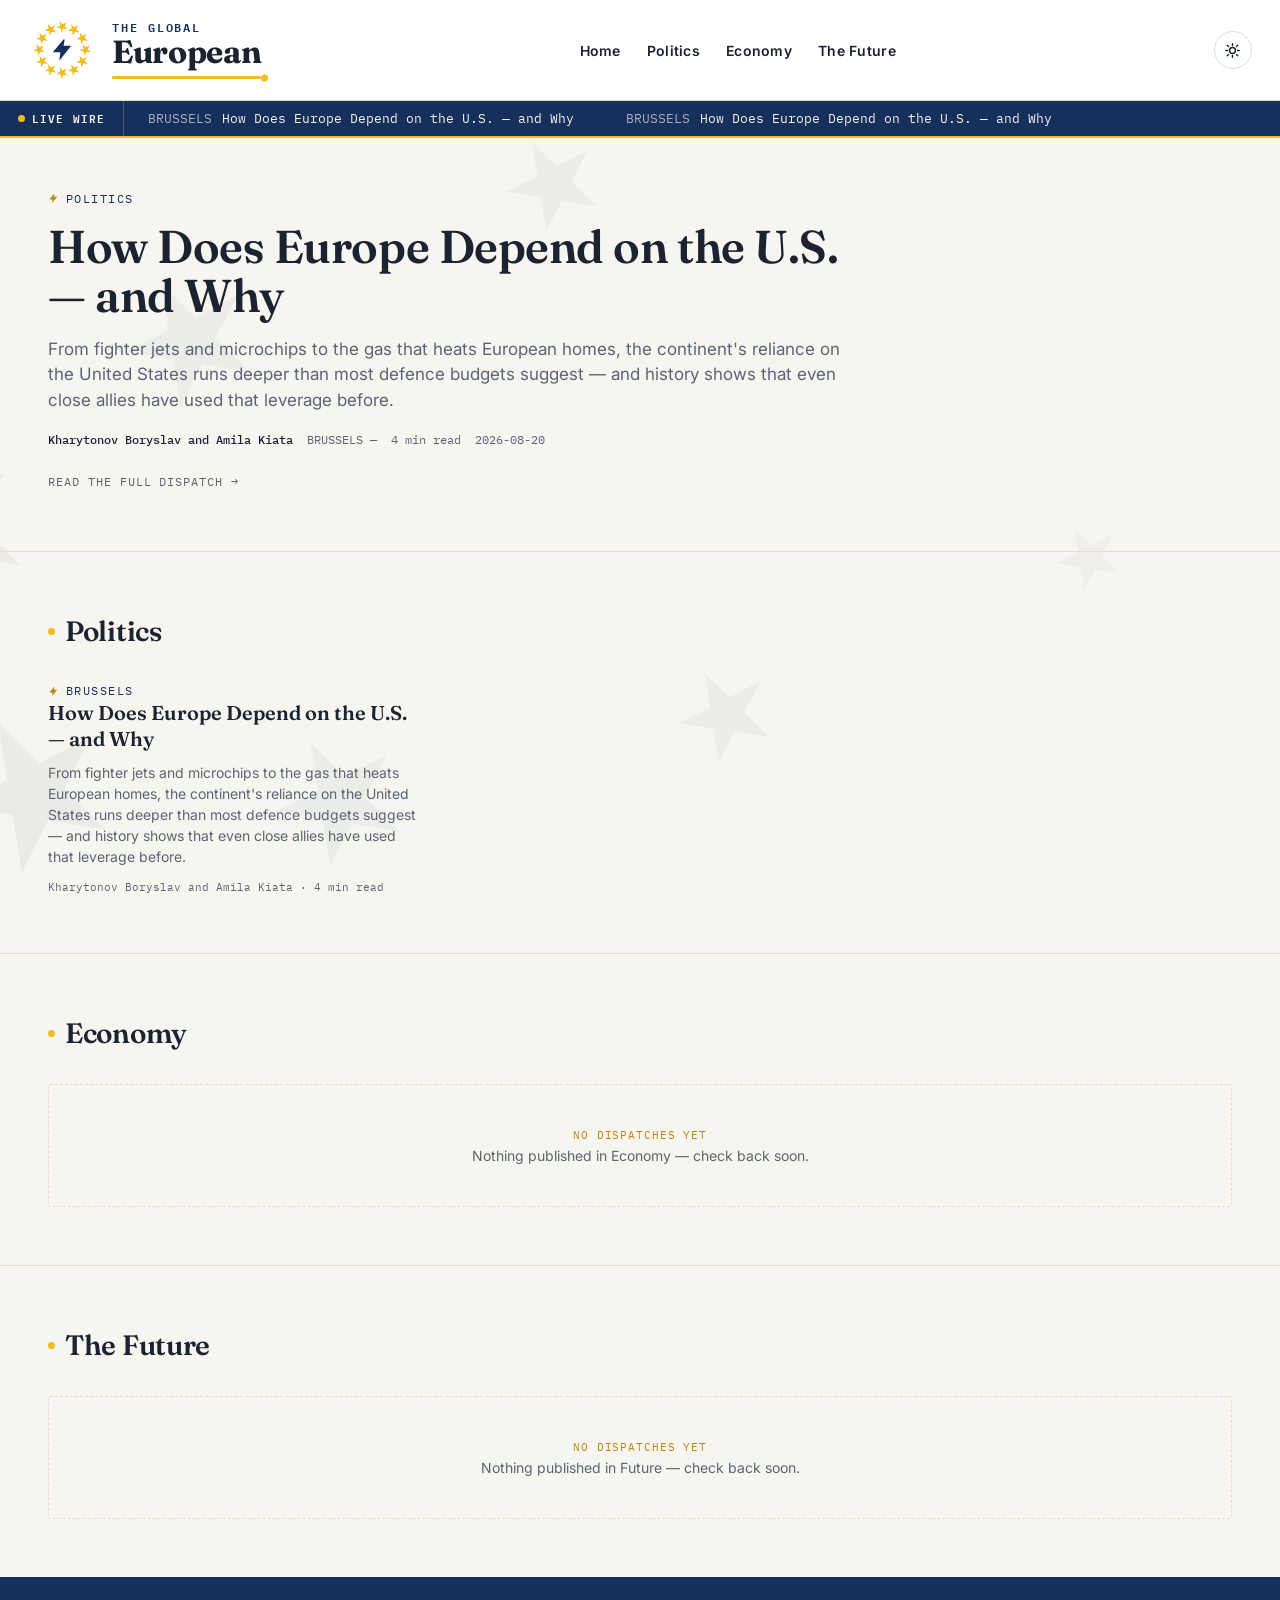
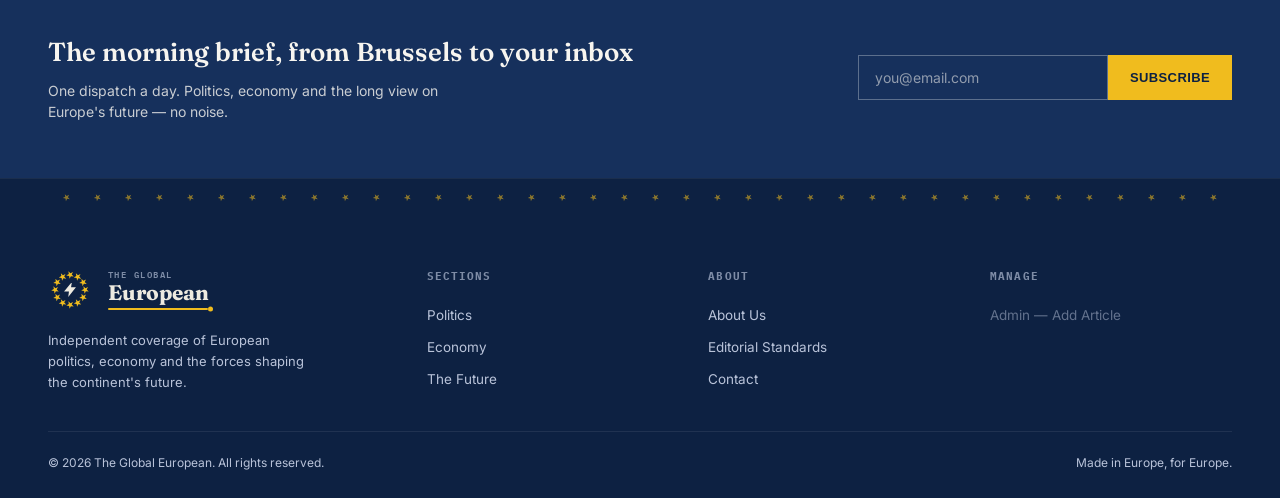
==== index.html @ 0407b946 "Initial commit: The Global European site Static news site with homepage, article pages, an in-browse" ====
<!DOCTYPE html>
<html lang="en" data-theme="light">
<head>
<meta charset="UTF-8">
<meta name="viewport" content="width=device-width, initial-scale=1.0">
<title>The Global European — Europe, Politics, Economy, Future</title>
<link rel="preconnect" href="https://fonts.googleapis.com">
<link rel="preconnect" href="https://fonts.gstatic.com" crossorigin>
<link href="https://fonts.googleapis.com/css2?family=Fraunces:ital,opsz,wght@0,9..144,300;0,9..144,450;0,9..144,600;0,9..144,700;1,9..144,450&family=Inter:wght@400;500;600;700&family=IBM+Plex+Mono:wght@400;500&display=swap" rel="stylesheet">
<link rel="stylesheet" href="styles.css">
</head>
<body>

<svg width="0" height="0" style="position:absolute;" aria-hidden="true"><symbol id="tge-star" viewBox="0 0 24 24"><polygon points="19.07,4.93 15.77,11.40 20.91,16.54 13.73,15.40 10.44,21.88 9.30,14.70 2.12,13.56 8.60,10.27 7.46,3.09 12.60,8.23"/></symbol></svg>

<svg class="page-watermark" viewBox="0 0 400 200" preserveAspectRatio="xMidYMid slice" aria-hidden="true"><use href="#tge-star" width="24" height="24" opacity="0.73" transform="translate(180.8,41.0) scale(1.069) translate(-12,-12)"/><use href="#tge-star" width="24" height="24" opacity="0.62" transform="translate(266.6,21.9) scale(0.731) translate(-12,-12)"/><use href="#tge-star" width="24" height="24" opacity="0.56" transform="translate(334.6,23.7) scale(0.542) translate(-12,-12)"/><use href="#tge-star" width="24" height="24" opacity="0.55" transform="translate(366.4,45.9) scale(0.500) translate(-12,-12)"/><use href="#tge-star" width="24" height="24" opacity="0.56" transform="translate(353.7,82.6) scale(0.542) translate(-12,-12)"/><use href="#tge-star" width="24" height="24" opacity="0.62" transform="translate(299.8,124.0) scale(0.731) translate(-12,-12)"/><use href="#tge-star" width="24" height="24" opacity="0.73" transform="translate(219.2,159.0) scale(1.069) translate(-12,-12)"/><use href="#tge-star" width="24" height="24" opacity="0.86" transform="translate(133.4,178.1) scale(1.463) translate(-12,-12)"/><use href="#tge-star" width="24" height="24" opacity="0.96" transform="translate(65.4,176.3) scale(1.779) translate(-12,-12)"/><use href="#tge-star" width="24" height="24" opacity="1.00" transform="translate(33.6,154.1) scale(1.900) translate(-12,-12)"/><use href="#tge-star" width="24" height="24" opacity="0.96" transform="translate(46.3,117.4) scale(1.779) translate(-12,-12)"/><use href="#tge-star" width="24" height="24" opacity="0.86" transform="translate(100.2,76.0) scale(1.463) translate(-12,-12)"/></svg>

<header>
  <div class="header-inner">
    <a class="brand" href="index.html"><span class="brand-badge" id="logoHeader"></span></a>
    <nav>
      <div class="nav-links">
        <a href="index.html">Home</a>
        <a href="index.html#politics">Politics</a>
        <a href="index.html#economy">Economy</a>
        <a href="index.html#future">The Future</a>
      </div>
    </nav>
    <div class="header-tools">
      <button class="theme-toggle" id="themeToggle" aria-label="Toggle dark mode">
        <svg class="sun" viewBox="0 0 24 24" fill="none" stroke="currentColor" stroke-width="2" stroke-linecap="round"><circle cx="12" cy="12" r="4.2"/><path d="M12 2.5v2.4M12 19.1v2.4M4.6 4.6l1.7 1.7M17.7 17.7l1.7 1.7M2.5 12h2.4M19.1 12h2.4M4.6 19.4l1.7-1.7M17.7 6.3l1.7-1.7"/></svg>
        <svg class="moon" viewBox="0 0 24 24" fill="currentColor"><path d="M20 14.7A8.5 8.5 0 1 1 9.3 4a7 7 0 0 0 10.7 10.7Z"/></svg>
      </button>
    </div>
  </div>
</header>

<div class="ticker-bar" id="tickerBar" role="marquee" aria-label="Latest headlines">
  <div class="live-tag"><span class="live-dot"></span>Live wire</div>
  <div class="ticker-viewport"><div class="ticker-track" id="tickerTrack"></div></div>
</div>

<main>
  <section class="hero">
    <div class="wrap" id="heroSection"></div>
  </section>
  <section class="section" id="politics">
    <div class="wrap">
      <div class="section-head"><h2><span class="dot"></span>Politics</h2></div>
      <div class="card-grid" id="grid-Politics"></div>
    </div>
  </section>
  <section class="section" id="economy">
    <div class="wrap">
      <div class="section-head"><h2><span class="dot"></span>Economy</h2></div>
      <div class="card-grid" id="grid-Economy"></div>
    </div>
  </section>
  <section class="section" id="future">
    <div class="wrap">
      <div class="section-head"><h2><span class="dot"></span>The Future</h2></div>
      <div class="card-grid" id="grid-Future"></div>
    </div>
  </section>
</main>

<section class="newsletter" id="newsletterSection">
  <div class="wrap newsletter-inner">
    <div>
      <h2>The morning brief, from Brussels to your inbox</h2>
      <p>One dispatch a day. Politics, economy and the long view on Europe's future — no noise.</p>
    </div>
    <div class="newsletter-form-wrap">
      <form class="newsletter-form" novalidate onsubmit="return handleNewsletterSubmit(event)">
        <input type="email" id="newsletterEmail" placeholder="you@email.com" required>
        <button type="submit">Subscribe</button>
      </form>
      <p class="newsletter-error" id="newsletterError"></p>
    </div>
  </div>
</section>

<div class="star-ribbon" id="starRibbon" aria-hidden="true"></div>
<footer>
  <div class="wrap">
    <div class="footer-grid">
      <div>
        <div class="footer-brand"><span class="brand-badge" id="logoFooter"></span></div>
        <p class="footer-desc">Independent coverage of European politics, economy and the forces shaping the continent's future.</p>
      </div>
      <div class="footer-col">
        <h4>Sections</h4>
        <a href="index.html#politics">Politics</a>
        <a href="index.html#economy">Economy</a>
        <a href="index.html#future">The Future</a>
      </div>
      <div class="footer-col">
        <h4>About</h4>
        <a href="about.html">About Us</a>
        <a href="#">Editorial Standards</a>
        <a href="contacts.html">Contact</a>
      </div>
      <div class="footer-col">
        <h4>Manage</h4>
        <a href="admin.html" class="admin-link">Admin — Add Article</a>
      </div>
    </div>
    <div class="footer-bottom">
      <span>© 2026 The Global European. All rights reserved.</span>
      <span>Made in Europe, for Europe.</span>
    </div>
  </div>
</footer>

<script src="logo.js"></script>
<script src="articles.js"></script>
<script>
  const root = document.documentElement;
  const savedTheme = localStorage.getItem('tge-theme');
  const prefersDark = window.matchMedia('(prefers-color-scheme: dark)').matches;
  root.setAttribute('data-theme', savedTheme || (prefersDark ? 'dark' : 'light'));
  document.getElementById('themeToggle').addEventListener('click', () => {
    const next = root.getAttribute('data-theme') === 'dark' ? 'light' : 'dark';
    root.setAttribute('data-theme', next);
    localStorage.setItem('tge-theme', next);
  });
  document.getElementById('logoHeader').innerHTML = LOGO_MARK_HTML;
  document.getElementById('logoFooter').innerHTML = LOGO_MARK_HTML;

  function handleNewsletterSubmit(e){
    e.preventDefault();
    const form = e.target;
    const input = document.getElementById('newsletterEmail');
    const errorEl = document.getElementById('newsletterError');
    if(!input.checkValidity()){
      errorEl.textContent = input.value.trim() ? 'Please enter a valid email address.' : 'Please enter your email address.';
      errorEl.classList.add('show');
      input.focus();
      return false;
    }
    errorEl.classList.remove('show');
    form.querySelector('button').textContent = 'Subscribed';
    input.disabled = true;
    return false;
  }

  function esc(s){ return (s||'').replace(/[&<>"']/g, c => ({'&':'&amp;','<':'&lt;','>':'&gt;','"':'&quot;',"'":'&#39;'}[c])); }
  const boltSvg = '<svg class="bolt" viewBox="0 0 24 24"><path d="M13 2 3 14h7l-1 8 11-14h-7l1-6Z"/></svg>';
  const CATEGORIES = ['Politics','Economy','Future'];

  function renderHero(article){
    const hero = document.getElementById('heroSection');
    if(!article){
      hero.innerHTML = `<div class="empty-state" style="border:none; text-align:left; padding:0;">
        <span>No dispatches yet</span>
        <p style="margin-top:8px; font-size:16px;">Head to the <a href="admin.html" style="text-decoration:underline; text-decoration-color:var(--gold);">admin page</a> to publish the first one.</p>
      </div>`;
      return;
    }
    hero.innerHTML = `
      <div class="hero-grid">
        <span class="eyebrow">${boltSvg}${esc(article.category)}</span>
        <h1><a href="articles/${article.id}.html">${esc(article.title)}</a></h1>
        <p class="dek">${esc(article.dek)}</p>
        <div class="byline"><b>${esc(article.byline)}</b><span>${esc(article.dateline)} —</span><span>${esc(article.readTime)}</span><span>${esc(article.date)}</span></div>
        <a class="back-link" style="margin-top:0;" href="articles/${article.id}.html">Read the full dispatch →</a>
      </div>`;
  }

  function renderCard(article){
    return `<article class="card">
      <span class="eyebrow">${boltSvg}${esc(article.dateline)}</span>
      <h3><a href="articles/${article.id}.html">${esc(article.title)}</a></h3>
      <p>${esc(article.dek)}</p>
      <div class="byline">${esc(article.byline)} · ${esc(article.readTime)}</div>
    </article>`;
  }
  function emptyStateFor(category){
    return `<div class="empty-state"><span>No dispatches yet</span><p>Nothing published in ${category} — check back soon.</p></div>`;
  }

  function renderStarRibbon(){
    const el = document.getElementById('starRibbon');
    if(!el) return;
    const count = Math.max(18, Math.ceil(window.innerWidth / 34));
    let icons = '';
    for(let i = 0; i < count; i++){ icons += '<svg class="tge-star-icon"><use href="#tge-star"/></svg>'; }
    el.innerHTML = icons;
  }
  window.addEventListener('resize', () => { clearTimeout(window._tgeStarTO); window._tgeStarTO = setTimeout(renderStarRibbon, 150); });
  renderStarRibbon();

  (function(){
    const articles = (typeof ARTICLES_DATA !== 'undefined' ? ARTICLES_DATA : []).slice();
    articles.sort((a,b) => new Date(b.date) - new Date(a.date));
    const featured = articles.find(a => a.featured) || articles[0];
    renderHero(featured);
    CATEGORIES.forEach(cat => {
      const grid = document.getElementById('grid-' + cat);
      const items = articles.filter(a => a.category === cat);
      grid.innerHTML = items.length ? items.map(renderCard).join('') : emptyStateFor(cat);
    });
    const track = document.getElementById('tickerTrack');
    const items = articles.map(a => `<span class="ticker-item"><span class="t-time">${esc(a.dateline)}</span><span>${esc(a.title)}</span></span>`).join('');
    track.innerHTML = items ? (items + items) : `<span class="ticker-item">No dispatches yet — publish one from the admin page</span>`;
  })();
</script>

</body>
</html>
---- styles.css ----
:root{
    --navy:#16305C; --navy-deep:#0D2142; --gold:#F0BC1E; --gold-deep:#B9860E;
    --cream:#F7F5F0; --paper:#FFFFFF; --ink:#1B2230; --slate:#5B6472; --line:#E3DECF; --danger:#B3402E;
    --radius:2px;
  }
  html[data-theme="dark"]{
    --navy:#DCE4F2; --navy-deep:#0A1B33; --gold:#F3C536; --gold-deep:#E8B923;
    --cream:#0D1B30; --paper:#122845; --ink:#EDEAE0; --slate:#A7B0C2; --line:#26395C;
  }
  *{box-sizing:border-box; margin:0; padding:0;}
  html{scroll-behavior:smooth;}
  body{background:var(--cream); color:var(--ink); font-family:'Inter',sans-serif; line-height:1.5; transition:background .3s ease, color .3s ease;}
  a{color:inherit; text-decoration:none; cursor:pointer;}
  img{max-width:100%; display:block;}
  .wrap{max-width:1240px; margin:0 auto; padding:0 28px;}
  .wrap-narrow{max-width:760px; margin:0 auto; padding:0 28px;}
  .wrap-admin{max-width:820px; margin:0 auto; padding:40px 28px 100px;}
  .eyebrow{font-family:'IBM Plex Mono',monospace; font-size:12px; letter-spacing:.12em; text-transform:uppercase; color:var(--navy); display:inline-flex; align-items:center; gap:7px;}
  .bolt{width:11px; height:11px; flex-shrink:0;}
  .bolt path{fill:var(--gold-deep);}
  html[data-theme="dark"] .bolt path{fill:var(--gold);}

  /* Header */
  header{position:sticky; top:0; z-index:50; background:var(--paper); border-bottom:1px solid var(--line);}
  .header-inner{display:flex; align-items:center; justify-content:space-between; padding:16px 28px; gap:24px;}
  .brand{display:flex; align-items:center;}
  .brand-badge{display:flex; align-items:center; gap:16px;}
  .brand-mark-icon{width:68px; height:68px; flex-shrink:0;}
  .brand-ring{fill:var(--gold);}
  .brand-bolt-icon{fill:var(--navy);}
  .brand-word{display:flex; flex-direction:column; line-height:1;}
  .brand-eyebrow{font-family:'IBM Plex Mono',monospace; font-size:12px; font-weight:600; letter-spacing:.16em; text-transform:uppercase; color:var(--navy);}
  .brand-name{font-family:'Fraunces',serif; font-weight:700; font-size:32px; letter-spacing:-.01em; color:var(--ink); margin-top:3px;}
  .brand-rule{position:relative; display:block; height:3px; background:var(--gold); border-radius:2px; margin-top:8px;}
  .brand-rule::after{content:""; position:absolute; right:-7px; top:50%; transform:translateY(-50%); width:7px; height:7px; border-radius:50%; background:var(--gold);}
  nav{display:flex; align-items:center; gap:30px;}
  .nav-links{display:flex; gap:26px;}
  .nav-links a{font-size:14px; font-weight:600; letter-spacing:.02em; color:var(--ink); position:relative; padding:4px 0;}
  .nav-links a::after{content:""; position:absolute; left:0; bottom:0; height:2px; width:0; background:var(--gold); transition:width .2s ease;}
  .nav-links a:hover::after{width:100%;}
  .header-tools{display:flex; align-items:center; gap:16px;}
  .theme-toggle{width:38px; height:38px; border-radius:50%; border:1px solid var(--line); background:transparent; cursor:pointer; display:flex; align-items:center; justify-content:center; color:var(--ink); transition:border-color .2s ease;}
  .theme-toggle:hover{border-color:var(--gold-deep);}
  .theme-toggle svg{width:17px; height:17px;}
  .theme-toggle .moon{display:none;}
  html[data-theme="dark"] .theme-toggle .sun{display:none;}
  html[data-theme="dark"] .theme-toggle .moon{display:block;}

  /* Ticker */
  .ticker-bar{background:var(--navy); color:var(--cream); border-bottom:2px solid var(--gold); display:flex; align-items:stretch;}
  html[data-theme="dark"] .ticker-bar{color:var(--navy-deep);}
  .live-tag{flex:0 0 auto; font-family:'IBM Plex Mono',monospace; font-size:11px; letter-spacing:.1em; display:flex; align-items:center; gap:7px; padding:9px 18px; text-transform:uppercase; font-weight:600; border-right:1px solid rgba(255,255,255,.18); white-space:nowrap;}
  .live-dot{width:7px; height:7px; border-radius:50%; background:var(--gold); flex-shrink:0; animation:pulse 1.8s infinite ease-in-out;}
  @keyframes pulse{0%,100%{opacity:1;} 50%{opacity:.35;}}
  .ticker-viewport{flex:1 1 auto; position:relative; overflow:hidden; min-width:0;}
  .ticker-track{position:absolute; top:0; left:0; display:flex; align-items:center; height:100%; gap:52px; padding-left:24px; white-space:nowrap; animation:scroll 38s linear infinite;}
  .ticker-bar:hover .ticker-track{animation-play-state:paused;}
  @keyframes scroll{from{transform:translateX(0);} to{transform:translateX(-50%);}}
  .ticker-item{font-family:'IBM Plex Mono',monospace; font-size:12.5px; display:inline-flex; gap:10px; align-items:center;}
  .ticker-item .t-time{opacity:.65;}
  @media (prefers-reduced-motion: reduce){ .ticker-track{animation:none; position:static; padding:9px 18px;} .live-dot{animation:none;} }

  /* Hero */
  .hero{padding:52px 0 60px; border-bottom:1px solid var(--line); position:relative; overflow:hidden;}
  .hero .wrap{position:relative; z-index:1;}

  /* Page-wide EU-stars watermark — fixed behind everything, deliberately stretched
     to fill the viewport (same distort-to-fill technique as the hero bolt). It only
     shows through sections that don't have their own solid background (hero, card
     grids) since header/ticker/newsletter/footer paint over it. */
  .page-watermark{position:fixed; inset:0; width:100vw; height:100vh; z-index:-1; opacity:.05; pointer-events:none;}
  .page-watermark{fill:var(--navy);}
  html[data-theme="dark"] .page-watermark{opacity:.09; fill:var(--gold);}
  body{position:relative;}
  .hero-grid{display:grid; grid-template-columns:1fr; gap:0; max-width:820px;}
  .hero h1{font-family:'Fraunces',serif; font-weight:600; font-size:clamp(30px,4vw,46px); line-height:1.08; margin:14px 0 16px; letter-spacing:-.01em;}
  .hero h1 a:hover{text-decoration:underline; text-decoration-color:var(--gold); text-decoration-thickness:3px; text-underline-offset:5px;}
  .hero .dek{font-size:17px; color:var(--slate); margin-bottom:18px;}
  .byline{font-family:'IBM Plex Mono',monospace; font-size:12px; color:var(--slate); display:flex; gap:14px; flex-wrap:wrap; margin-bottom:24px;}
  .byline b{color:var(--ink); font-weight:500;}
  .hero-body{font-size:16.5px; line-height:1.75; max-width:70ch;}
  .hero-body p{margin-bottom:20px;}
  .hero-body p:first-of-type::first-letter{font-family:'Fraunces',serif; font-size:58px; font-weight:600; float:left; line-height:.85; padding:6px 8px 0 0; color:var(--navy);}
  .hero-body a, .article-body a{color:var(--navy); text-decoration:underline; text-decoration-color:var(--gold-deep); text-underline-offset:2px;}
  .hero-body a:hover, .article-body a:hover{color:var(--gold-deep);}
  html[data-theme="dark"] .hero-body a, html[data-theme="dark"] .article-body a{color:var(--gold);}

  /* Sections / cards */
  .section{padding:58px 0;}
  .section + .section{border-top:1px solid var(--line);}
  .section-head{display:flex; align-items:baseline; justify-content:space-between; margin-bottom:30px;}
  .section-head h2{font-family:'Fraunces',serif; font-weight:600; font-size:28px; letter-spacing:-.01em; display:flex; align-items:center; gap:10px;}
  .section-head h2 .dot{width:7px; height:7px; border-radius:50%; background:var(--gold);}
  .card-grid{display:grid; grid-template-columns:repeat(3,1fr); gap:32px;}
  .card{display:flex; flex-direction:column;}
  .card h3{font-family:'Fraunces',serif; font-size:20px; font-weight:600; line-height:1.28; margin-bottom:10px;}
  .card h3 a:hover{text-decoration:underline; text-decoration-color:var(--gold); text-decoration-thickness:2px; text-underline-offset:4px;}
  .card p{font-size:14px; color:var(--slate); margin-bottom:12px;}
  .card .byline{font-size:11px; margin-bottom:0;}
  .empty-state{grid-column:1 / -1; border:1px dashed var(--line); padding:36px 28px; text-align:center; border-radius:var(--radius);}
  .empty-state p{font-size:14px; color:var(--slate); margin-bottom:4px;}
  .empty-state span{font-family:'IBM Plex Mono',monospace; font-size:11px; color:var(--gold-deep); text-transform:uppercase; letter-spacing:.08em;}

  /* Article view */
  .article-eyebrow{margin-top:40px;}
  .article-h1{font-family:'Fraunces',serif; font-weight:600; font-size:clamp(28px,4.2vw,44px); line-height:1.1; margin:14px 0 18px; letter-spacing:-.01em;}
  .article-dek{font-size:18px; color:var(--slate); margin-bottom:20px;}
  .article-byline{padding-bottom:26px; border-bottom:1px solid var(--line); margin-bottom:32px;}
  .article-body{font-size:17px; line-height:1.8; padding-bottom:70px;}
  .article-body p{margin-bottom:22px;}
  .article-body p:first-of-type::first-letter{font-family:'Fraunces',serif; font-size:60px; font-weight:600; float:left; line-height:.85; padding:6px 8px 0 0; color:var(--navy);}
  .back-link{font-family:'IBM Plex Mono',monospace; font-size:12px; letter-spacing:.08em; text-transform:uppercase; color:var(--slate); display:inline-block; margin-top:32px;}
  .back-link:hover{color:var(--gold-deep);}

  /* Contact page */
  .contact-grid{display:grid; grid-template-columns:1fr; max-width:360px; gap:24px; margin:12px 0 36px;}
  .contact-card{border:1px solid var(--line); border-radius:var(--radius); padding:22px 24px; background:var(--paper);}
  .contact-card h4{font-family:'IBM Plex Mono',monospace; font-size:11px; text-transform:uppercase; letter-spacing:.1em; color:var(--gold-deep); margin-bottom:8px;}
  .contact-card p{font-size:13.5px; color:var(--slate); margin-bottom:10px;}
  .contact-card a{font-weight:600; color:var(--navy); text-decoration:underline; text-decoration-color:var(--gold-deep); text-underline-offset:2px;}
  html[data-theme="dark"] .contact-card a{color:var(--gold);}

  /* Newsletter */
  .newsletter{background:var(--navy); color:var(--cream); padding:56px 0;}
  html[data-theme="dark"] .newsletter{color:var(--navy-deep);}
  .newsletter-inner{display:flex; align-items:center; justify-content:space-between; gap:40px; flex-wrap:wrap;}
  .newsletter h2{font-family:'Fraunces',serif; font-size:26px; font-weight:600; margin-bottom:8px;}
  .newsletter p{opacity:.8; font-size:14px; max-width:44ch;}
  .newsletter-form-wrap{flex-shrink:0;}
  .newsletter-form{display:flex; gap:0;}
  .newsletter-form input{border:1px solid rgba(255,255,255,.3); background:transparent; color:inherit; padding:13px 16px; font-family:'Inter',sans-serif; font-size:14px; width:250px;}
  html[data-theme="dark"] .newsletter-form input{border-color:rgba(10,27,51,.3);}
  .newsletter-form input::placeholder{color:currentColor; opacity:.55;}
  .newsletter-form button{background:var(--gold); color:var(--navy-deep); border:none; padding:0 22px; font-weight:700; font-size:13px; letter-spacing:.03em; text-transform:uppercase; cursor:pointer;}
  .newsletter-form button:hover{background:var(--gold-deep);}
  .newsletter-error{display:none; font-size:12.5px; margin-top:10px; color:#FF9E8A;}
  .newsletter-error.show{display:block;}
  html[data-theme="dark"] .newsletter-error{color:#B3402E;}

  /* Footer */
  footer{background:var(--navy-deep); color:#B9C3D9; padding:52px 0 26px;}
  .star-ribbon{background:var(--navy-deep); display:flex; align-items:center; justify-content:center; gap:22px; padding:14px 10px; overflow:hidden; border-top:1px solid rgba(255,255,255,.06);}
  .star-ribbon svg.tge-star-icon{width:9px; height:9px; fill:var(--gold); opacity:.55; flex-shrink:0;}
  html[data-theme="dark"] .star-ribbon svg.tge-star-icon{opacity:.7;}
  html[data-theme="dark"] footer{color:#7E8CA6;}
  .footer-grid{display:grid; grid-template-columns:1.4fr repeat(3,1fr); gap:40px; padding-bottom:36px; border-bottom:1px solid rgba(255,255,255,.08);}
  .footer-brand{margin-bottom:18px;}
  .footer-brand .brand-mark-icon{width:44px; height:44px;}
  .footer-brand .brand-bolt-icon{fill:#EDEAE0;}
  .footer-brand .brand-eyebrow{font-size:9px; color:#7E8CA6;}
  .footer-brand .brand-name{font-size:21px; color:#EDEAE0;}
  .footer-brand .brand-rule{height:2px; margin-top:5px;}
  .footer-brand .brand-rule::after{width:5px; height:5px; right:-5px;}
  .footer-desc{font-size:13px; line-height:1.6; max-width:32ch;}
  .footer-col h4{font-family:'IBM Plex Mono',monospace; font-size:11px; letter-spacing:.1em; text-transform:uppercase; color:#7E8CA6; margin-bottom:14px;}
  .footer-col a{display:block; font-size:13.5px; padding:6px 0; color:#B9C3D9;}
  .footer-col a:hover{color:var(--gold);}
  .footer-bottom{display:flex; justify-content:space-between; align-items:center; padding-top:22px; font-size:12px; flex-wrap:wrap; gap:10px;}
  .admin-link{opacity:.5;}
  .admin-link:hover{opacity:1; color:var(--gold);}

  /* Admin */
  #adminApp fieldset{border:none; background:var(--paper); border:1px solid var(--line); border-radius:3px; padding:28px; margin-bottom:24px;}
  #adminApp legend{font-family:'IBM Plex Mono',monospace; font-size:11px; text-transform:uppercase; letter-spacing:.1em; color:var(--gold-deep); padding:0 6px;}
  #adminApp label{display:block; font-size:13px; font-weight:600; margin-bottom:6px; margin-top:18px;}
  #adminApp label:first-of-type{margin-top:0;}
  #adminApp input[type=text], #adminApp input[type=date], #adminApp select, #adminApp textarea{
    width:100%; padding:11px 13px; border:1px solid var(--line); background:var(--cream); color:var(--ink);
    font-family:'Inter',sans-serif; font-size:14px; border-radius:2px;
  }
  #adminApp textarea{min-height:180px; resize:vertical; line-height:1.6; font-family:'IBM Plex Mono',monospace; font-size:13px;}
  #adminApp .hint{font-size:12px; color:var(--slate); margin-top:5px;}
  #adminApp .row{display:grid; grid-template-columns:1fr 1fr; gap:20px;}
  #adminApp .row3{display:grid; grid-template-columns:1fr 1fr 1fr; gap:20px;}
  #adminApp .check-row{display:flex; align-items:center; gap:8px; margin-top:20px;}
  #adminApp .check-row input{width:auto;}
  #adminApp .check-row label{margin:0; font-weight:500;}
  .btn{border:none; cursor:pointer; font-family:'Inter',sans-serif; font-weight:700; font-size:13px; letter-spacing:.02em; padding:12px 22px; border-radius:2px; text-transform:uppercase;}
  .btn-primary{background:var(--navy); color:#fff;}
  .btn-primary:hover{background:var(--navy-deep);}
  .btn-gold{background:var(--gold); color:var(--navy-deep);}
  .btn-gold:hover{background:var(--gold-deep);}
  .btn-ghost{background:transparent; color:var(--ink); border:1px solid var(--line);}
  .btn-ghost:hover{border-color:var(--danger); color:var(--danger);}
  .actions{display:flex; gap:12px; margin-top:24px; flex-wrap:wrap;}
  .list-item{display:flex; align-items:center; justify-content:space-between; gap:16px; padding:16px 0; border-bottom:1px solid var(--line);}
  .list-item:last-child{border-bottom:none;}
  .li-title{font-weight:600; font-size:14.5px; margin-bottom:4px;}
  .li-meta{font-family:'IBM Plex Mono',monospace; font-size:11px; color:var(--slate); text-transform:uppercase; letter-spacing:.05em;}
  .li-meta .featured-tag{color:var(--gold-deep);}
  .li-buttons{display:flex; gap:8px; flex-shrink:0;}
  .li-buttons button{background:none; border:1px solid var(--line); padding:7px 12px; font-size:12px; cursor:pointer; color:var(--ink); border-radius:2px;}
  .li-buttons button:hover{border-color:var(--gold-deep); color:var(--gold-deep);}
  .li-buttons button.del:hover{border-color:var(--danger); color:var(--danger);}
  .empty{color:var(--slate); font-size:13.5px; padding:12px 0;}
  .note{background:var(--paper); border:1px solid var(--line); border-left:3px solid var(--gold-deep); padding:16px 18px; font-size:13.5px; color:var(--slate); margin-bottom:36px; border-radius:2px;}
  .note b{color:var(--ink);}
  #gate{position:fixed; inset:0; background:var(--navy-deep); display:flex; align-items:center; justify-content:center; z-index:200;}
  #gate .box{background:var(--paper); padding:36px; border-radius:4px; width:320px; text-align:center;}
  #gate h2{font-family:'Fraunces',serif; margin-bottom:6px;}
  #gate p{font-size:13px; color:var(--slate); margin-bottom:18px;}
  #gate input{width:100%; padding:11px 13px; border:1px solid var(--line); background:var(--cream); color:var(--ink); margin-bottom:14px; border-radius:2px; font-family:'Inter',sans-serif; font-size:14px;}
  #gate .err{color:var(--danger); font-size:12px; margin-top:-8px; margin-bottom:12px; display:none;}
  .admin-header{display:flex; align-items:center; justify-content:space-between; margin-bottom:8px;}
  .admin-header h1{font-family:'Fraunces',serif; font-size:26px; font-weight:600;}
  .lede{color:var(--slate); font-size:14px; margin-bottom:32px;}

  @media (max-width:920px){ .card-grid{grid-template-columns:1fr 1fr;} .footer-grid{grid-template-columns:1fr 1fr;} }
  @media (max-width:680px){
    .nav-links{display:none;}
    .card-grid{grid-template-columns:1fr;}
    .footer-grid{grid-template-columns:1fr;}
    .newsletter-inner{flex-direction:column; align-items:flex-start;}
    .newsletter-form{width:100%;}
    .newsletter-form input{flex:1; width:auto;}
    #adminApp .row, #adminApp .row3{grid-template-columns:1fr;}
  }
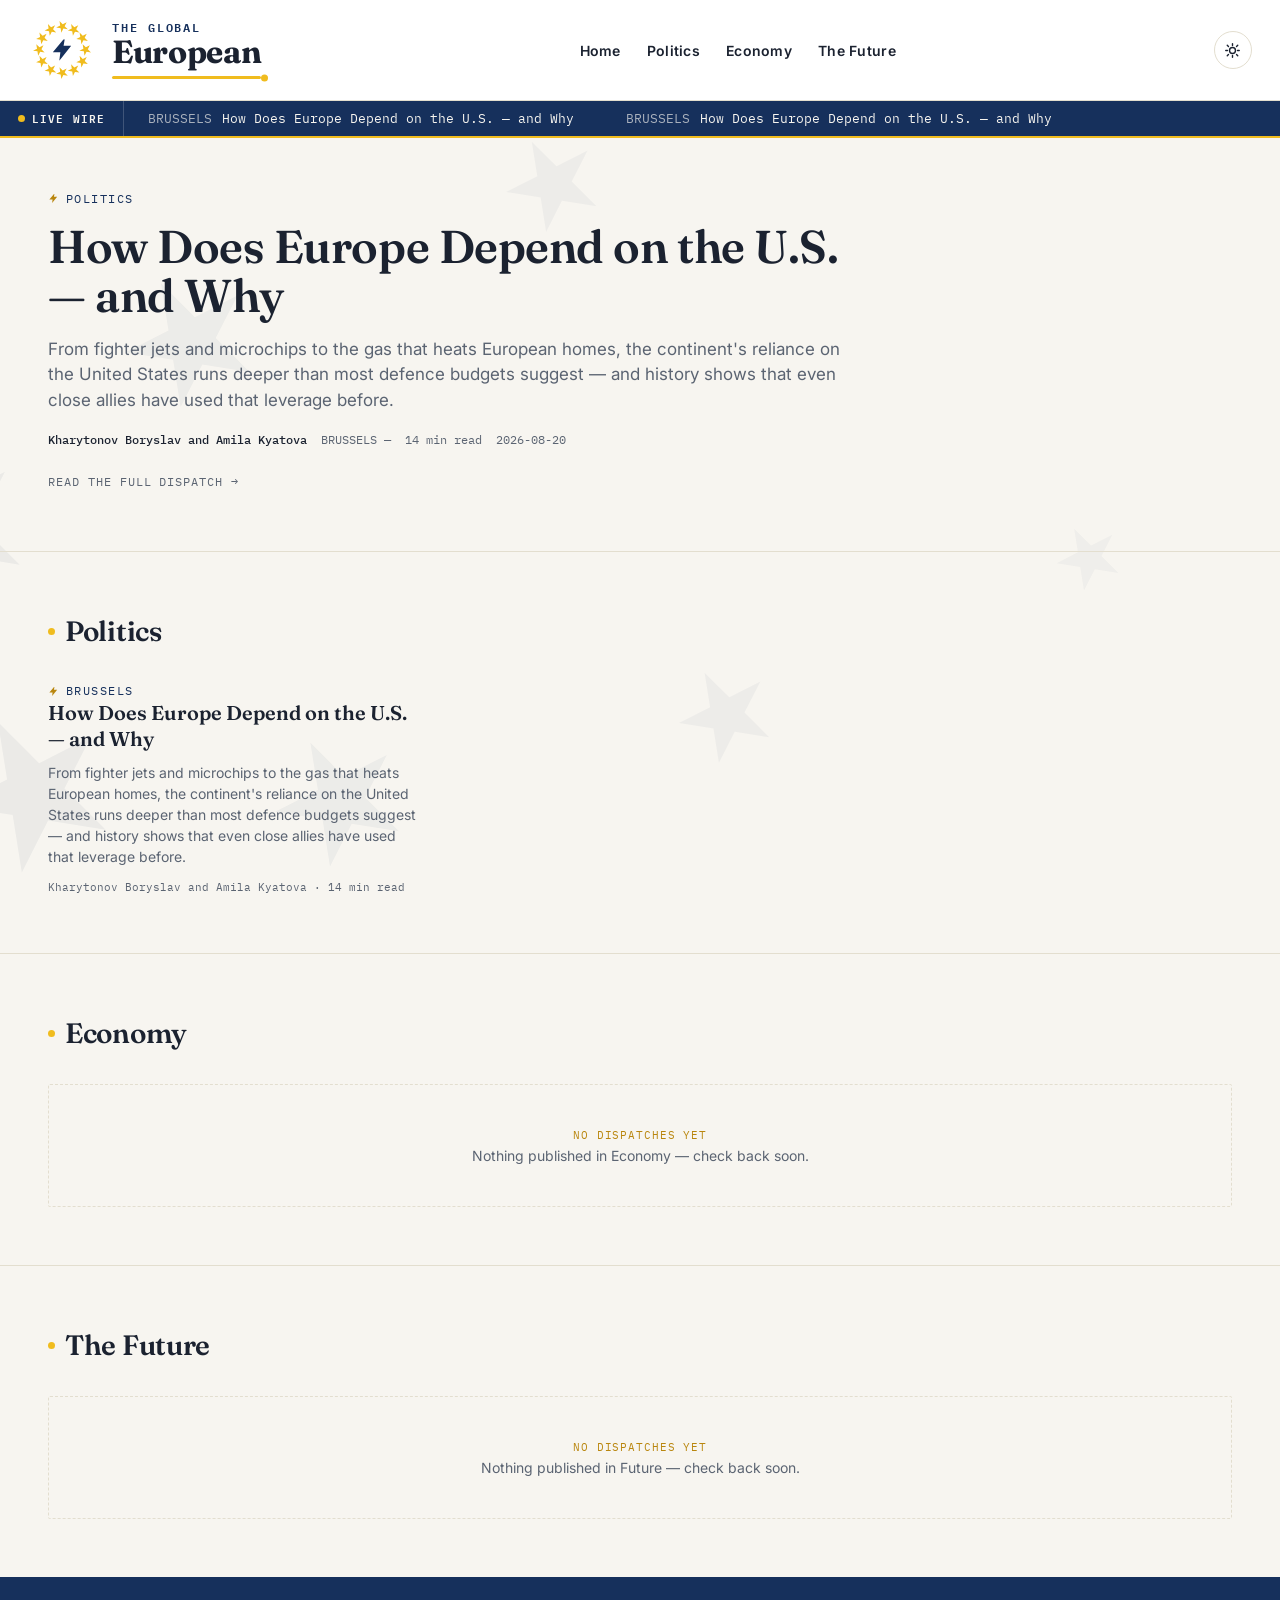
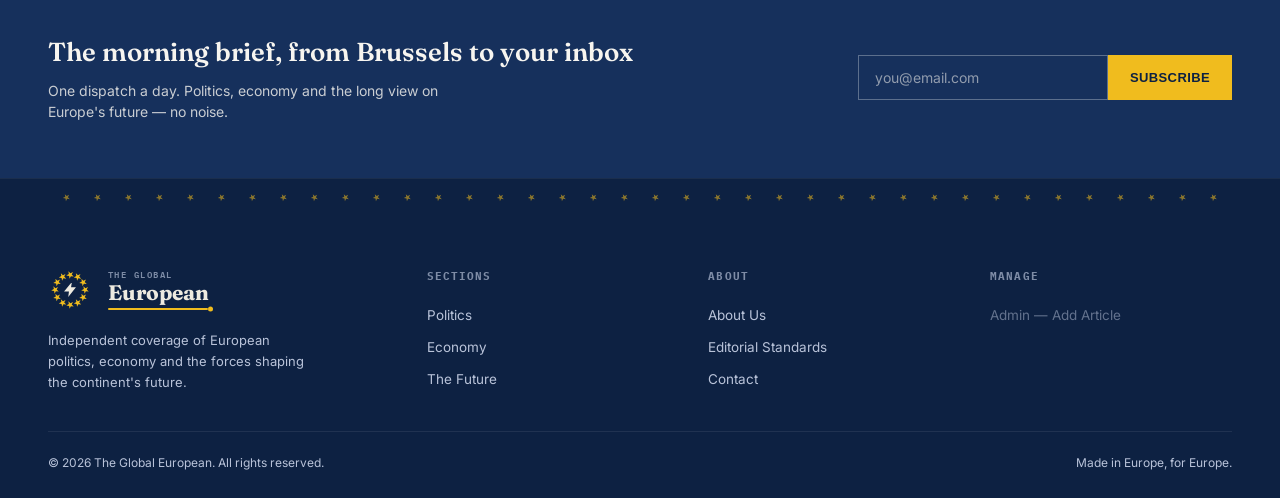
==== commit 1c019bb8: "Merge extended article content and fixes from claude/site-files-access-taxwsn" ====
--- a/index.html
+++ b/index.html
@@ -1,210 +1,210 @@
-<!DOCTYPE html>
-<html lang="en" data-theme="light">
-<head>
-<meta charset="UTF-8">
-<meta name="viewport" content="width=device-width, initial-scale=1.0">
-<title>The Global European — Europe, Politics, Economy, Future</title>
-<link rel="preconnect" href="https://fonts.googleapis.com">
-<link rel="preconnect" href="https://fonts.gstatic.com" crossorigin>
-<link href="https://fonts.googleapis.com/css2?family=Fraunces:ital,opsz,wght@0,9..144,300;0,9..144,450;0,9..144,600;0,9..144,700;1,9..144,450&family=Inter:wght@400;500;600;700&family=IBM+Plex+Mono:wght@400;500&display=swap" rel="stylesheet">
-<link rel="stylesheet" href="styles.css">
-</head>
-<body>
-
-<svg width="0" height="0" style="position:absolute;" aria-hidden="true"><symbol id="tge-star" viewBox="0 0 24 24"><polygon points="19.07,4.93 15.77,11.40 20.91,16.54 13.73,15.40 10.44,21.88 9.30,14.70 2.12,13.56 8.60,10.27 7.46,3.09 12.60,8.23"/></symbol></svg>
-
-<svg class="page-watermark" viewBox="0 0 400 200" preserveAspectRatio="xMidYMid slice" aria-hidden="true"><use href="#tge-star" width="24" height="24" opacity="0.73" transform="translate(180.8,41.0) scale(1.069) translate(-12,-12)"/><use href="#tge-star" width="24" height="24" opacity="0.62" transform="translate(266.6,21.9) scale(0.731) translate(-12,-12)"/><use href="#tge-star" width="24" height="24" opacity="0.56" transform="translate(334.6,23.7) scale(0.542) translate(-12,-12)"/><use href="#tge-star" width="24" height="24" opacity="0.55" transform="translate(366.4,45.9) scale(0.500) translate(-12,-12)"/><use href="#tge-star" width="24" height="24" opacity="0.56" transform="translate(353.7,82.6) scale(0.542) translate(-12,-12)"/><use href="#tge-star" width="24" height="24" opacity="0.62" transform="translate(299.8,124.0) scale(0.731) translate(-12,-12)"/><use href="#tge-star" width="24" height="24" opacity="0.73" transform="translate(219.2,159.0) scale(1.069) translate(-12,-12)"/><use href="#tge-star" width="24" height="24" opacity="0.86" transform="translate(133.4,178.1) scale(1.463) translate(-12,-12)"/><use href="#tge-star" width="24" height="24" opacity="0.96" transform="translate(65.4,176.3) scale(1.779) translate(-12,-12)"/><use href="#tge-star" width="24" height="24" opacity="1.00" transform="translate(33.6,154.1) scale(1.900) translate(-12,-12)"/><use href="#tge-star" width="24" height="24" opacity="0.96" transform="translate(46.3,117.4) scale(1.779) translate(-12,-12)"/><use href="#tge-star" width="24" height="24" opacity="0.86" transform="translate(100.2,76.0) scale(1.463) translate(-12,-12)"/></svg>
-
-<header>
-  <div class="header-inner">
-    <a class="brand" href="index.html"><span class="brand-badge" id="logoHeader"></span></a>
-    <nav>
-      <div class="nav-links">
-        <a href="index.html">Home</a>
-        <a href="index.html#politics">Politics</a>
-        <a href="index.html#economy">Economy</a>
-        <a href="index.html#future">The Future</a>
-      </div>
-    </nav>
-    <div class="header-tools">
-      <button class="theme-toggle" id="themeToggle" aria-label="Toggle dark mode">
-        <svg class="sun" viewBox="0 0 24 24" fill="none" stroke="currentColor" stroke-width="2" stroke-linecap="round"><circle cx="12" cy="12" r="4.2"/><path d="M12 2.5v2.4M12 19.1v2.4M4.6 4.6l1.7 1.7M17.7 17.7l1.7 1.7M2.5 12h2.4M19.1 12h2.4M4.6 19.4l1.7-1.7M17.7 6.3l1.7-1.7"/></svg>
-        <svg class="moon" viewBox="0 0 24 24" fill="currentColor"><path d="M20 14.7A8.5 8.5 0 1 1 9.3 4a7 7 0 0 0 10.7 10.7Z"/></svg>
-      </button>
-    </div>
-  </div>
-</header>
-
-<div class="ticker-bar" id="tickerBar" role="marquee" aria-label="Latest headlines">
-  <div class="live-tag"><span class="live-dot"></span>Live wire</div>
-  <div class="ticker-viewport"><div class="ticker-track" id="tickerTrack"></div></div>
-</div>
-
-<main>
-  <section class="hero">
-    <div class="wrap" id="heroSection"></div>
-  </section>
-  <section class="section" id="politics">
-    <div class="wrap">
-      <div class="section-head"><h2><span class="dot"></span>Politics</h2></div>
-      <div class="card-grid" id="grid-Politics"></div>
-    </div>
-  </section>
-  <section class="section" id="economy">
-    <div class="wrap">
-      <div class="section-head"><h2><span class="dot"></span>Economy</h2></div>
-      <div class="card-grid" id="grid-Economy"></div>
-    </div>
-  </section>
-  <section class="section" id="future">
-    <div class="wrap">
-      <div class="section-head"><h2><span class="dot"></span>The Future</h2></div>
-      <div class="card-grid" id="grid-Future"></div>
-    </div>
-  </section>
-</main>
-
-<section class="newsletter" id="newsletterSection">
-  <div class="wrap newsletter-inner">
-    <div>
-      <h2>The morning brief, from Brussels to your inbox</h2>
-      <p>One dispatch a day. Politics, economy and the long view on Europe's future — no noise.</p>
-    </div>
-    <div class="newsletter-form-wrap">
-      <form class="newsletter-form" novalidate onsubmit="return handleNewsletterSubmit(event)">
-        <input type="email" id="newsletterEmail" placeholder="you@email.com" required>
-        <button type="submit">Subscribe</button>
-      </form>
-      <p class="newsletter-error" id="newsletterError"></p>
-    </div>
-  </div>
-</section>
-
-<div class="star-ribbon" id="starRibbon" aria-hidden="true"></div>
-<footer>
-  <div class="wrap">
-    <div class="footer-grid">
-      <div>
-        <div class="footer-brand"><span class="brand-badge" id="logoFooter"></span></div>
-        <p class="footer-desc">Independent coverage of European politics, economy and the forces shaping the continent's future.</p>
-      </div>
-      <div class="footer-col">
-        <h4>Sections</h4>
-        <a href="index.html#politics">Politics</a>
-        <a href="index.html#economy">Economy</a>
-        <a href="index.html#future">The Future</a>
-      </div>
-      <div class="footer-col">
-        <h4>About</h4>
-        <a href="about.html">About Us</a>
-        <a href="#">Editorial Standards</a>
-        <a href="contacts.html">Contact</a>
-      </div>
-      <div class="footer-col">
-        <h4>Manage</h4>
-        <a href="admin.html" class="admin-link">Admin — Add Article</a>
-      </div>
-    </div>
-    <div class="footer-bottom">
-      <span>© 2026 The Global European. All rights reserved.</span>
-      <span>Made in Europe, for Europe.</span>
-    </div>
-  </div>
-</footer>
-
-<script src="logo.js"></script>
-<script src="articles.js"></script>
-<script>
-  const root = document.documentElement;
-  const savedTheme = localStorage.getItem('tge-theme');
-  const prefersDark = window.matchMedia('(prefers-color-scheme: dark)').matches;
-  root.setAttribute('data-theme', savedTheme || (prefersDark ? 'dark' : 'light'));
-  document.getElementById('themeToggle').addEventListener('click', () => {
-    const next = root.getAttribute('data-theme') === 'dark' ? 'light' : 'dark';
-    root.setAttribute('data-theme', next);
-    localStorage.setItem('tge-theme', next);
-  });
-  document.getElementById('logoHeader').innerHTML = LOGO_MARK_HTML;
-  document.getElementById('logoFooter').innerHTML = LOGO_MARK_HTML;
-
-  function handleNewsletterSubmit(e){
-    e.preventDefault();
-    const form = e.target;
-    const input = document.getElementById('newsletterEmail');
-    const errorEl = document.getElementById('newsletterError');
-    if(!input.checkValidity()){
-      errorEl.textContent = input.value.trim() ? 'Please enter a valid email address.' : 'Please enter your email address.';
-      errorEl.classList.add('show');
-      input.focus();
-      return false;
-    }
-    errorEl.classList.remove('show');
-    form.querySelector('button').textContent = 'Subscribed';
-    input.disabled = true;
-    return false;
-  }
-
-  function esc(s){ return (s||'').replace(/[&<>"']/g, c => ({'&':'&amp;','<':'&lt;','>':'&gt;','"':'&quot;',"'":'&#39;'}[c])); }
-  const boltSvg = '<svg class="bolt" viewBox="0 0 24 24"><path d="M13 2 3 14h7l-1 8 11-14h-7l1-6Z"/></svg>';
-  const CATEGORIES = ['Politics','Economy','Future'];
-
-  function renderHero(article){
-    const hero = document.getElementById('heroSection');
-    if(!article){
-      hero.innerHTML = `<div class="empty-state" style="border:none; text-align:left; padding:0;">
-        <span>No dispatches yet</span>
-        <p style="margin-top:8px; font-size:16px;">Head to the <a href="admin.html" style="text-decoration:underline; text-decoration-color:var(--gold);">admin page</a> to publish the first one.</p>
-      </div>`;
-      return;
-    }
-    hero.innerHTML = `
-      <div class="hero-grid">
-        <span class="eyebrow">${boltSvg}${esc(article.category)}</span>
-        <h1><a href="articles/${article.id}.html">${esc(article.title)}</a></h1>
-        <p class="dek">${esc(article.dek)}</p>
-        <div class="byline"><b>${esc(article.byline)}</b><span>${esc(article.dateline)} —</span><span>${esc(article.readTime)}</span><span>${esc(article.date)}</span></div>
-        <a class="back-link" style="margin-top:0;" href="articles/${article.id}.html">Read the full dispatch →</a>
-      </div>`;
-  }
-
-  function renderCard(article){
-    return `<article class="card">
-      <span class="eyebrow">${boltSvg}${esc(article.dateline)}</span>
-      <h3><a href="articles/${article.id}.html">${esc(article.title)}</a></h3>
-      <p>${esc(article.dek)}</p>
-      <div class="byline">${esc(article.byline)} · ${esc(article.readTime)}</div>
-    </article>`;
-  }
-  function emptyStateFor(category){
-    return `<div class="empty-state"><span>No dispatches yet</span><p>Nothing published in ${category} — check back soon.</p></div>`;
-  }
-
-  function renderStarRibbon(){
-    const el = document.getElementById('starRibbon');
-    if(!el) return;
-    const count = Math.max(18, Math.ceil(window.innerWidth / 34));
-    let icons = '';
-    for(let i = 0; i < count; i++){ icons += '<svg class="tge-star-icon"><use href="#tge-star"/></svg>'; }
-    el.innerHTML = icons;
-  }
-  window.addEventListener('resize', () => { clearTimeout(window._tgeStarTO); window._tgeStarTO = setTimeout(renderStarRibbon, 150); });
-  renderStarRibbon();
-
-  (function(){
-    const articles = (typeof ARTICLES_DATA !== 'undefined' ? ARTICLES_DATA : []).slice();
-    articles.sort((a,b) => new Date(b.date) - new Date(a.date));
-    const featured = articles.find(a => a.featured) || articles[0];
-    renderHero(featured);
-    CATEGORIES.forEach(cat => {
-      const grid = document.getElementById('grid-' + cat);
-      const items = articles.filter(a => a.category === cat);
-      grid.innerHTML = items.length ? items.map(renderCard).join('') : emptyStateFor(cat);
-    });
-    const track = document.getElementById('tickerTrack');
-    const items = articles.map(a => `<span class="ticker-item"><span class="t-time">${esc(a.dateline)}</span><span>${esc(a.title)}</span></span>`).join('');
-    track.innerHTML = items ? (items + items) : `<span class="ticker-item">No dispatches yet — publish one from the admin page</span>`;
-  })();
-</script>
-
-</body>
-</html>
+<!DOCTYPE html>
+<html lang="en" data-theme="light">
+<head>
+<meta charset="UTF-8">
+<meta name="viewport" content="width=device-width, initial-scale=1.0">
+<title>The Global European — Europe, Politics, Economy, Future</title>
+<link rel="preconnect" href="https://fonts.googleapis.com">
+<link rel="preconnect" href="https://fonts.gstatic.com" crossorigin>
+<link href="https://fonts.googleapis.com/css2?family=Fraunces:ital,opsz,wght@0,9..144,300;0,9..144,450;0,9..144,600;0,9..144,700;1,9..144,450&family=Inter:wght@400;500;600;700&family=IBM+Plex+Mono:wght@400;500&display=swap" rel="stylesheet">
+<link rel="stylesheet" href="styles.css">
+</head>
+<body>
+
+<svg width="0" height="0" style="position:absolute;" aria-hidden="true"><symbol id="tge-star" viewBox="0 0 24 24"><polygon points="19.07,4.93 15.77,11.40 20.91,16.54 13.73,15.40 10.44,21.88 9.30,14.70 2.12,13.56 8.60,10.27 7.46,3.09 12.60,8.23"/></symbol></svg>
+
+<svg class="page-watermark" viewBox="0 0 400 200" preserveAspectRatio="xMidYMid slice" aria-hidden="true"><use href="#tge-star" width="24" height="24" opacity="0.73" transform="translate(180.8,41.0) scale(1.069) translate(-12,-12)"/><use href="#tge-star" width="24" height="24" opacity="0.62" transform="translate(266.6,21.9) scale(0.731) translate(-12,-12)"/><use href="#tge-star" width="24" height="24" opacity="0.56" transform="translate(334.6,23.7) scale(0.542) translate(-12,-12)"/><use href="#tge-star" width="24" height="24" opacity="0.55" transform="translate(366.4,45.9) scale(0.500) translate(-12,-12)"/><use href="#tge-star" width="24" height="24" opacity="0.56" transform="translate(353.7,82.6) scale(0.542) translate(-12,-12)"/><use href="#tge-star" width="24" height="24" opacity="0.62" transform="translate(299.8,124.0) scale(0.731) translate(-12,-12)"/><use href="#tge-star" width="24" height="24" opacity="0.73" transform="translate(219.2,159.0) scale(1.069) translate(-12,-12)"/><use href="#tge-star" width="24" height="24" opacity="0.86" transform="translate(133.4,178.1) scale(1.463) translate(-12,-12)"/><use href="#tge-star" width="24" height="24" opacity="0.96" transform="translate(65.4,176.3) scale(1.779) translate(-12,-12)"/><use href="#tge-star" width="24" height="24" opacity="1.00" transform="translate(33.6,154.1) scale(1.900) translate(-12,-12)"/><use href="#tge-star" width="24" height="24" opacity="0.96" transform="translate(46.3,117.4) scale(1.779) translate(-12,-12)"/><use href="#tge-star" width="24" height="24" opacity="0.86" transform="translate(100.2,76.0) scale(1.463) translate(-12,-12)"/></svg>
+
+<header>
+  <div class="header-inner">
+    <a class="brand" href="index.html"><span class="brand-badge" id="logoHeader"></span></a>
+    <nav>
+      <div class="nav-links">
+        <a href="index.html">Home</a>
+        <a href="index.html#politics">Politics</a>
+        <a href="index.html#economy">Economy</a>
+        <a href="index.html#future">The Future</a>
+      </div>
+    </nav>
+    <div class="header-tools">
+      <button class="theme-toggle" id="themeToggle" aria-label="Toggle dark mode">
+        <svg class="sun" viewBox="0 0 24 24" fill="none" stroke="currentColor" stroke-width="2" stroke-linecap="round"><circle cx="12" cy="12" r="4.2"/><path d="M12 2.5v2.4M12 19.1v2.4M4.6 4.6l1.7 1.7M17.7 17.7l1.7 1.7M2.5 12h2.4M19.1 12h2.4M4.6 19.4l1.7-1.7M17.7 6.3l1.7-1.7"/></svg>
+        <svg class="moon" viewBox="0 0 24 24" fill="currentColor"><path d="M20 14.7A8.5 8.5 0 1 1 9.3 4a7 7 0 0 0 10.7 10.7Z"/></svg>
+      </button>
+    </div>
+  </div>
+</header>
+
+<div class="ticker-bar" id="tickerBar" role="marquee" aria-label="Latest headlines">
+  <div class="live-tag"><span class="live-dot"></span>Live wire</div>
+  <div class="ticker-viewport"><div class="ticker-track" id="tickerTrack"></div></div>
+</div>
+
+<main>
+  <section class="hero">
+    <div class="wrap" id="heroSection"></div>
+  </section>
+  <section class="section" id="politics">
+    <div class="wrap">
+      <div class="section-head"><h2><span class="dot"></span>Politics</h2></div>
+      <div class="card-grid" id="grid-Politics"></div>
+    </div>
+  </section>
+  <section class="section" id="economy">
+    <div class="wrap">
+      <div class="section-head"><h2><span class="dot"></span>Economy</h2></div>
+      <div class="card-grid" id="grid-Economy"></div>
+    </div>
+  </section>
+  <section class="section" id="future">
+    <div class="wrap">
+      <div class="section-head"><h2><span class="dot"></span>The Future</h2></div>
+      <div class="card-grid" id="grid-Future"></div>
+    </div>
+  </section>
+</main>
+
+<section class="newsletter" id="newsletterSection">
+  <div class="wrap newsletter-inner">
+    <div>
+      <h2>The morning brief, from Brussels to your inbox</h2>
+      <p>One dispatch a day. Politics, economy and the long view on Europe's future — no noise.</p>
+    </div>
+    <div class="newsletter-form-wrap">
+      <form class="newsletter-form" novalidate onsubmit="return handleNewsletterSubmit(event)">
+        <input type="email" id="newsletterEmail" placeholder="you@email.com" required>
+        <button type="submit">Subscribe</button>
+      </form>
+      <p class="newsletter-error" id="newsletterError"></p>
+    </div>
+  </div>
+</section>
+
+<div class="star-ribbon" id="starRibbon" aria-hidden="true"></div>
+<footer>
+  <div class="wrap">
+    <div class="footer-grid">
+      <div>
+        <div class="footer-brand"><span class="brand-badge" id="logoFooter"></span></div>
+        <p class="footer-desc">Independent coverage of European politics, economy and the forces shaping the continent's future.</p>
+      </div>
+      <div class="footer-col">
+        <h4>Sections</h4>
+        <a href="index.html#politics">Politics</a>
+        <a href="index.html#economy">Economy</a>
+        <a href="index.html#future">The Future</a>
+      </div>
+      <div class="footer-col">
+        <h4>About</h4>
+        <a href="about.html">About Us</a>
+        <a href="#">Editorial Standards</a>
+        <a href="contacts.html">Contact</a>
+      </div>
+      <div class="footer-col">
+        <h4>Manage</h4>
+        <a href="admin.html" class="admin-link">Admin — Add Article</a>
+      </div>
+    </div>
+    <div class="footer-bottom">
+      <span>© 2026 The Global European. All rights reserved.</span>
+      <span>Made in Europe, for Europe.</span>
+    </div>
+  </div>
+</footer>
+
+<script src="logo.js"></script>
+<script src="articles.js"></script>
+<script>
+  const root = document.documentElement;
+  const savedTheme = localStorage.getItem('tge-theme');
+  const prefersDark = window.matchMedia('(prefers-color-scheme: dark)').matches;
+  root.setAttribute('data-theme', savedTheme || (prefersDark ? 'dark' : 'light'));
+  document.getElementById('themeToggle').addEventListener('click', () => {
+    const next = root.getAttribute('data-theme') === 'dark' ? 'light' : 'dark';
+    root.setAttribute('data-theme', next);
+    localStorage.setItem('tge-theme', next);
+  });
+  document.getElementById('logoHeader').innerHTML = LOGO_MARK_HTML;
+  document.getElementById('logoFooter').innerHTML = LOGO_MARK_HTML;
+
+  function handleNewsletterSubmit(e){
+    e.preventDefault();
+    const form = e.target;
+    const input = document.getElementById('newsletterEmail');
+    const errorEl = document.getElementById('newsletterError');
+    if(!input.checkValidity()){
+      errorEl.textContent = input.value.trim() ? 'Please enter a valid email address.' : 'Please enter your email address.';
+      errorEl.classList.add('show');
+      input.focus();
+      return false;
+    }
+    errorEl.classList.remove('show');
+    form.querySelector('button').textContent = 'Subscribed';
+    input.disabled = true;
+    return false;
+  }
+
+  function esc(s){ return (s||'').replace(/[&<>"']/g, c => ({'&':'&amp;','<':'&lt;','>':'&gt;','"':'&quot;',"'":'&#39;'}[c])); }
+  const boltSvg = '<svg class="bolt" viewBox="0 0 24 24"><path d="M13 2 3 14h7l-1 8 11-14h-7l1-6Z"/></svg>';
+  const CATEGORIES = ['Politics','Economy','Future'];
+
+  function renderHero(article){
+    const hero = document.getElementById('heroSection');
+    if(!article){
+      hero.innerHTML = `<div class="empty-state" style="border:none; text-align:left; padding:0;">
+        <span>No dispatches yet</span>
+        <p style="margin-top:8px; font-size:16px;">Head to the <a href="admin.html" style="text-decoration:underline; text-decoration-color:var(--gold);">admin page</a> to publish the first one.</p>
+      </div>`;
+      return;
+    }
+    hero.innerHTML = `
+      <div class="hero-grid">
+        <span class="eyebrow">${boltSvg}${esc(article.category)}</span>
+        <h1><a href="articles/${article.id}.html">${esc(article.title)}</a></h1>
+        <p class="dek">${esc(article.dek)}</p>
+        <div class="byline"><b>${esc(article.byline)}</b><span>${esc(article.dateline)} —</span><span>${esc(article.readTime)}</span><span>${esc(article.date)}</span></div>
+        <a class="back-link" style="margin-top:0;" href="articles/${article.id}.html">Read the full dispatch →</a>
+      </div>`;
+  }
+
+  function renderCard(article){
+    return `<article class="card">
+      <span class="eyebrow">${boltSvg}${esc(article.dateline)}</span>
+      <h3><a href="articles/${article.id}.html">${esc(article.title)}</a></h3>
+      <p>${esc(article.dek)}</p>
+      <div class="byline">${esc(article.byline)} · ${esc(article.readTime)}</div>
+    </article>`;
+  }
+  function emptyStateFor(category){
+    return `<div class="empty-state"><span>No dispatches yet</span><p>Nothing published in ${category} — check back soon.</p></div>`;
+  }
+
+  function renderStarRibbon(){
+    const el = document.getElementById('starRibbon');
+    if(!el) return;
+    const count = Math.max(18, Math.ceil(window.innerWidth / 34));
+    let icons = '';
+    for(let i = 0; i < count; i++){ icons += '<svg class="tge-star-icon"><use href="#tge-star"/></svg>'; }
+    el.innerHTML = icons;
+  }
+  window.addEventListener('resize', () => { clearTimeout(window._tgeStarTO); window._tgeStarTO = setTimeout(renderStarRibbon, 150); });
+  renderStarRibbon();
+
+  (function(){
+    const articles = (typeof ARTICLES_DATA !== 'undefined' ? ARTICLES_DATA : []).slice();
+    articles.sort((a,b) => new Date(b.date) - new Date(a.date));
+    const featured = articles.find(a => a.featured) || articles[0];
+    renderHero(featured);
+    CATEGORIES.forEach(cat => {
+      const grid = document.getElementById('grid-' + cat);
+      const items = articles.filter(a => a.category === cat);
+      grid.innerHTML = items.length ? items.map(renderCard).join('') : emptyStateFor(cat);
+    });
+    const track = document.getElementById('tickerTrack');
+    const items = articles.map(a => `<span class="ticker-item"><span class="t-time">${esc(a.dateline)}</span><span>${esc(a.title)}</span></span>`).join('');
+    track.innerHTML = items ? (items + items) : `<span class="ticker-item">No dispatches yet — publish one from the admin page</span>`;
+  })();
+</script>
+
+</body>
+</html>
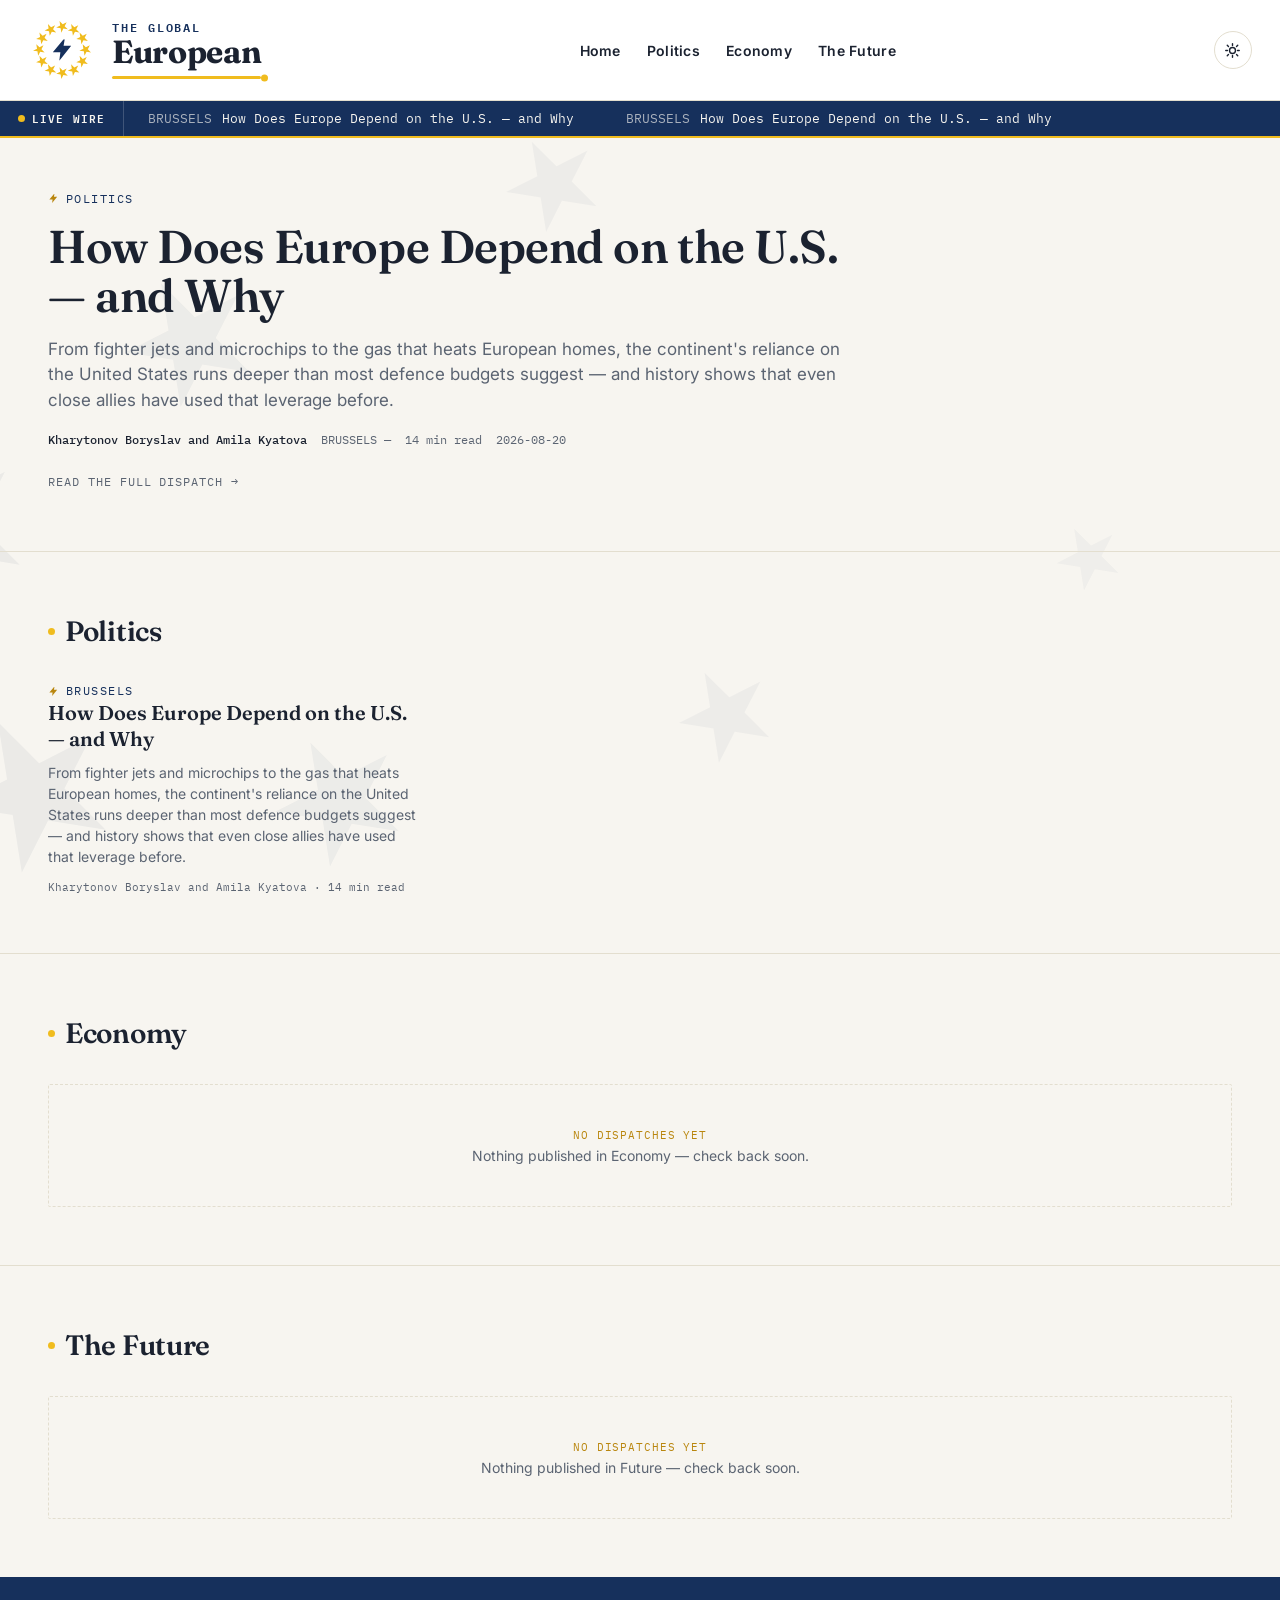
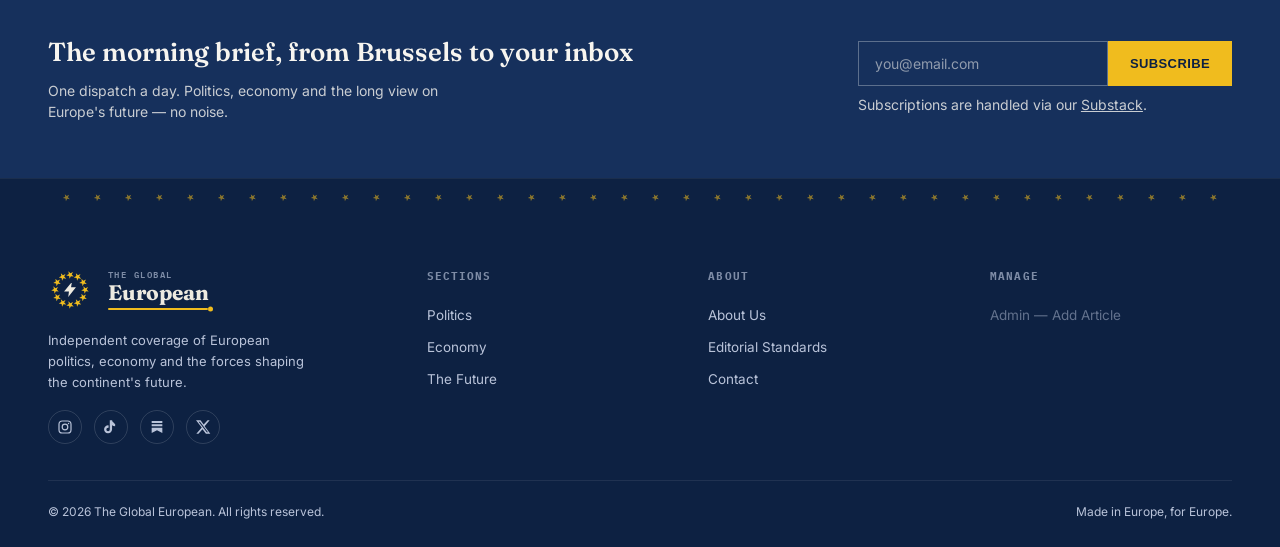
==== commit 9bea8635: "Add social links and wire up real newsletter subscriptions Footer now links to Instagram, TikTok, Su" ====
--- a/index.html
+++ b/index.html
@@ -75,6 +75,7 @@
         <input type="email" id="newsletterEmail" placeholder="you@email.com" required>
         <button type="submit">Subscribe</button>
       </form>
+      <p class="newsletter-hint">Subscriptions are handled via our <a href="https://theglobaleuropean.substack.com" target="_blank" rel="noopener noreferrer">Substack</a>.</p>
       <p class="newsletter-error" id="newsletterError"></p>
     </div>
   </div>
@@ -87,6 +88,12 @@
       <div>
         <div class="footer-brand"><span class="brand-badge" id="logoFooter"></span></div>
         <p class="footer-desc">Independent coverage of European politics, economy and the forces shaping the continent's future.</p>
+        <div class="social-links">
+          <a href="https://www.instagram.com/theglobaleuropean?igsi=OWJyZGZ6MjlnZWFn&amp;utm_source=qr" target="_blank" rel="noopener noreferrer" aria-label="Instagram"><svg class="ig-icon" viewBox="0 0 24 24" stroke-width="1.8"><rect x="3" y="3" width="18" height="18" rx="5"/><circle cx="12" cy="12" r="4.2"/><circle class="ig-dot" cx="17.3" cy="6.7" r="1.1"/></svg></a>
+          <a href="https://www.tiktok.com/@theglobal.european?_r=1&amp;_t=ZN-99GFnD6DvXS" target="_blank" rel="noopener noreferrer" aria-label="TikTok"><svg viewBox="0 0 24 24"><path d="M16.6 5.82a4.28 4.28 0 0 1-3-3.82h-3.4v13.6a2.6 2.6 0 1 1-2.6-2.6c.28 0 .55.04.8.1V9.6a6 6 0 1 0 5.2 5.95V9.4a7.66 7.66 0 0 0 4.6 1.5V7.5a4.26 4.26 0 0 1-1.6-1.68Z"/></svg></a>
+          <a href="https://substack.com/@theglobaleuropean" target="_blank" rel="noopener noreferrer" aria-label="Substack"><svg viewBox="0 0 24 24"><path d="M4 3h16v3H4V3Zm0 5h16v3H4V8Zm0 5h16v8l-8-4-8 4v-8Z"/></svg></a>
+          <a href="https://x.com/thegleuropean?s=11" target="_blank" rel="noopener noreferrer" aria-label="X (Twitter)"><svg viewBox="0 0 24 24"><path d="M18.9 2H22l-7.6 8.7L23 22h-6.6l-5.2-6.8L5.2 22H2l8.1-9.3L1.5 2h6.8l4.7 6.2L18.9 2Zm-1.2 18h1.8L7.4 4h-2l12.3 16Z"/></svg></a>
+        </div>
       </div>
       <div class="footer-col">
         <h4>Sections</h4>
@@ -139,7 +146,9 @@
       return false;
     }
     errorEl.classList.remove('show');
-    form.querySelector('button').textContent = 'Subscribed';
+    const email = encodeURIComponent(input.value.trim());
+    window.open(`https://theglobaleuropean.substack.com/subscribe?email=${email}`, '_blank', 'noopener,noreferrer');
+    form.querySelector('button').textContent = 'Check Substack →';
     input.disabled = true;
     return false;
   }
--- a/styles.css
+++ b/styles.css
@@ -133,6 +133,8 @@
   .newsletter-form input::placeholder{color:currentColor; opacity:.55;}
   .newsletter-form button{background:var(--gold); color:var(--navy-deep); border:none; padding:0 22px; font-weight:700; font-size:13px; letter-spacing:.03em; text-transform:uppercase; cursor:pointer;}
   .newsletter-form button:hover{background:var(--gold-deep);}
+  .newsletter-hint{font-size:11.5px; opacity:.6; margin-top:8px;}
+  .newsletter-hint a{text-decoration:underline; text-decoration-color:currentColor;}
   .newsletter-error{display:none; font-size:12.5px; margin-top:10px; color:#FF9E8A;}
   .newsletter-error.show{display:block;}
   html[data-theme="dark"] .newsletter-error{color:#B3402E;}
@@ -152,6 +154,12 @@
   .footer-brand .brand-rule{height:2px; margin-top:5px;}
   .footer-brand .brand-rule::after{width:5px; height:5px; right:-5px;}
   .footer-desc{font-size:13px; line-height:1.6; max-width:32ch;}
+  .social-links{display:flex; gap:12px; margin-top:18px;}
+  .social-links a{width:34px; height:34px; border-radius:50%; border:1px solid rgba(255,255,255,.14); display:flex; align-items:center; justify-content:center; color:#B9C3D9;}
+  .social-links a:hover{border-color:var(--gold); color:var(--gold);}
+  .social-links svg{width:16px; height:16px; fill:currentColor;}
+  .social-links svg.ig-icon{fill:none; stroke:currentColor;}
+  .social-links svg.ig-icon .ig-dot{fill:currentColor; stroke:none;}
   .footer-col h4{font-family:'IBM Plex Mono',monospace; font-size:11px; letter-spacing:.1em; text-transform:uppercase; color:#7E8CA6; margin-bottom:14px;}
   .footer-col a{display:block; font-size:13.5px; padding:6px 0; color:#B9C3D9;}
   .footer-col a:hover{color:var(--gold);}
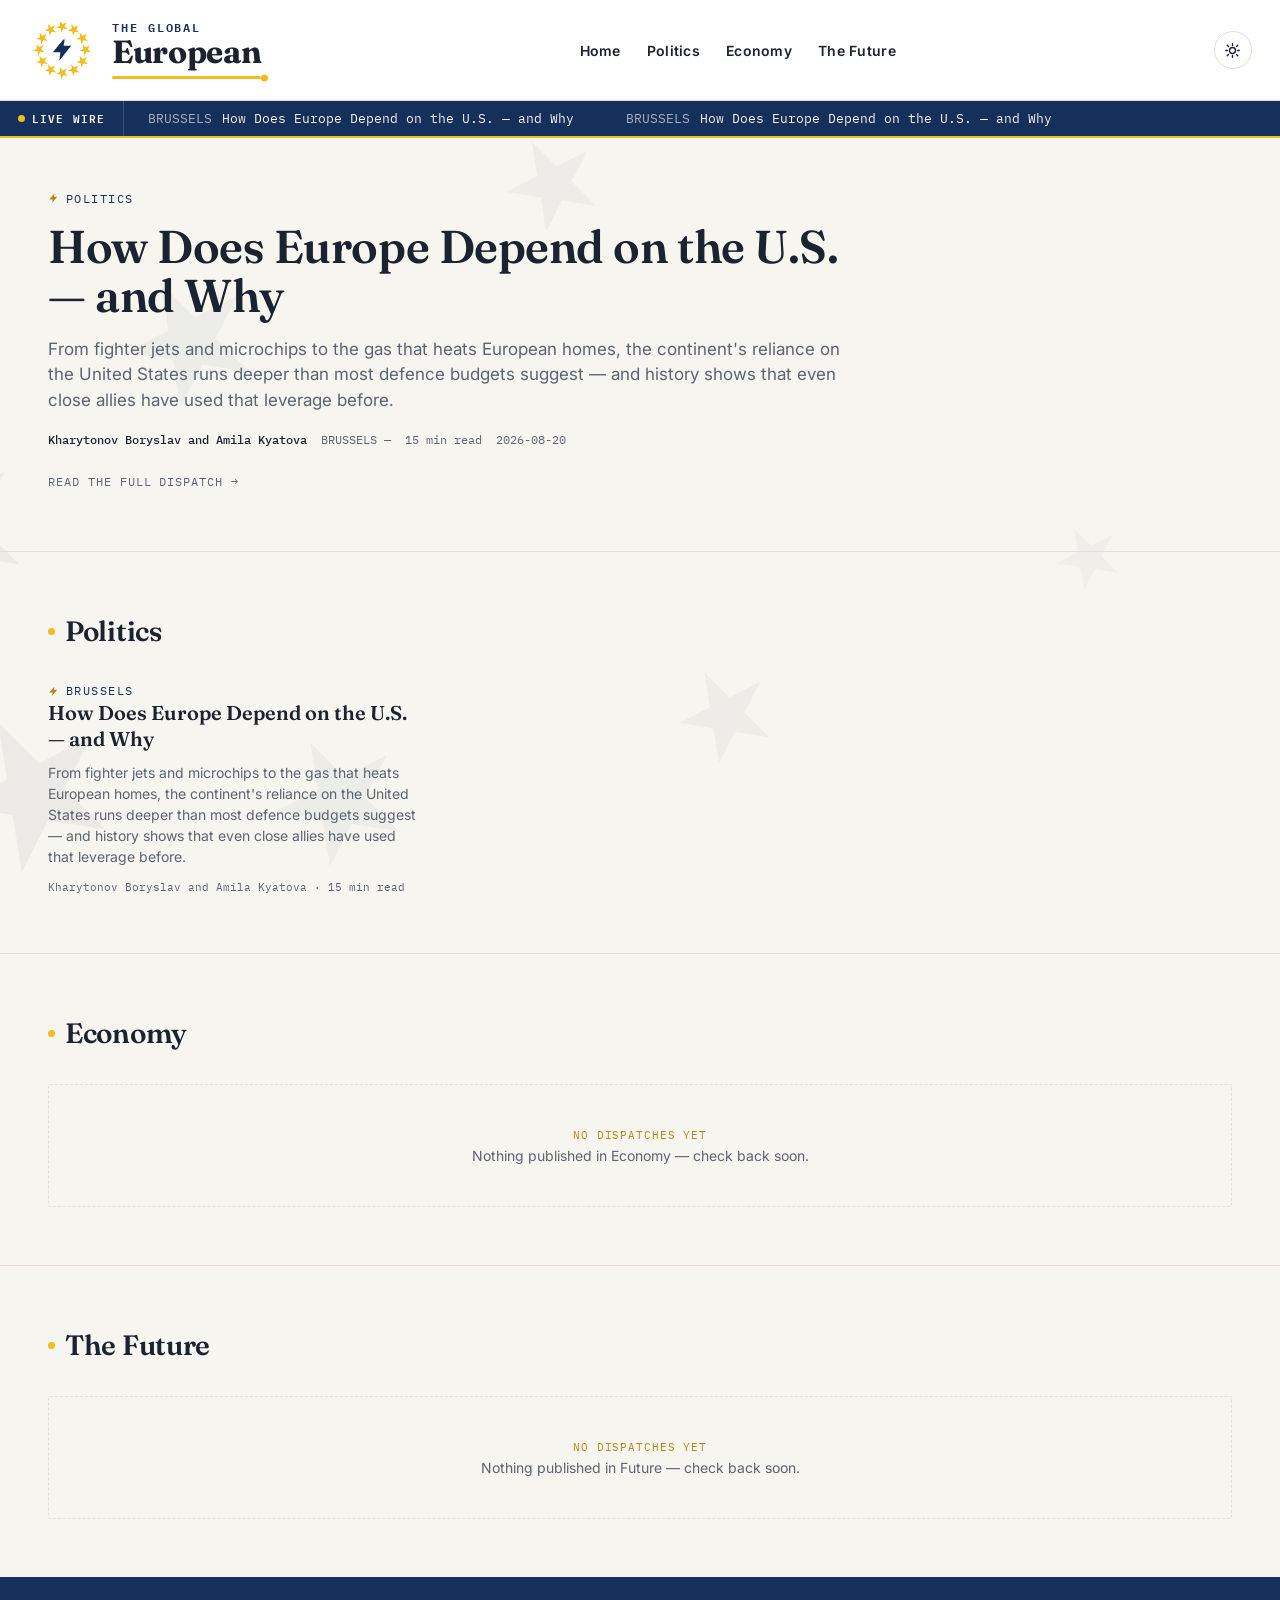
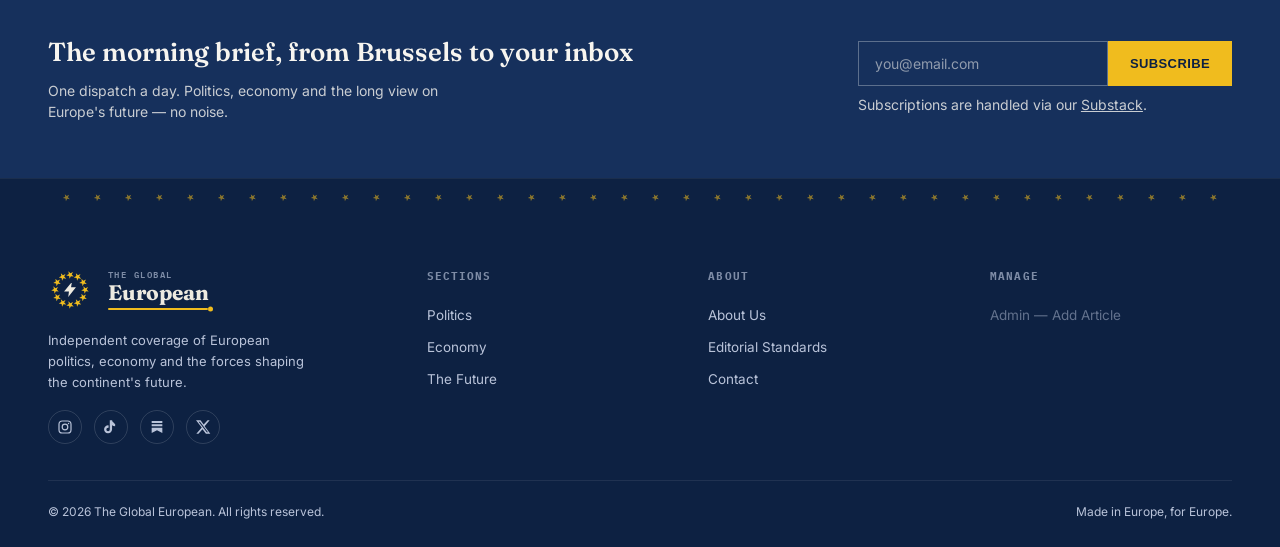
==== commit c1e0990e: "Add favicon built from the site's own logo mark Generated a multi-resolution favicon.ico and apple-t" ====
--- a/index.html
+++ b/index.html
@@ -8,6 +8,8 @@
 <link rel="preconnect" href="https://fonts.gstatic.com" crossorigin>
 <link href="https://fonts.googleapis.com/css2?family=Fraunces:ital,opsz,wght@0,9..144,300;0,9..144,450;0,9..144,600;0,9..144,700;1,9..144,450&family=Inter:wght@400;500;600;700&family=IBM+Plex+Mono:wght@400;500&display=swap" rel="stylesheet">
 <link rel="stylesheet" href="styles.css">
+<link rel="icon" href="favicon.ico" sizes="any">
+<link rel="apple-touch-icon" href="apple-touch-icon.png">
 </head>
 <body>
 
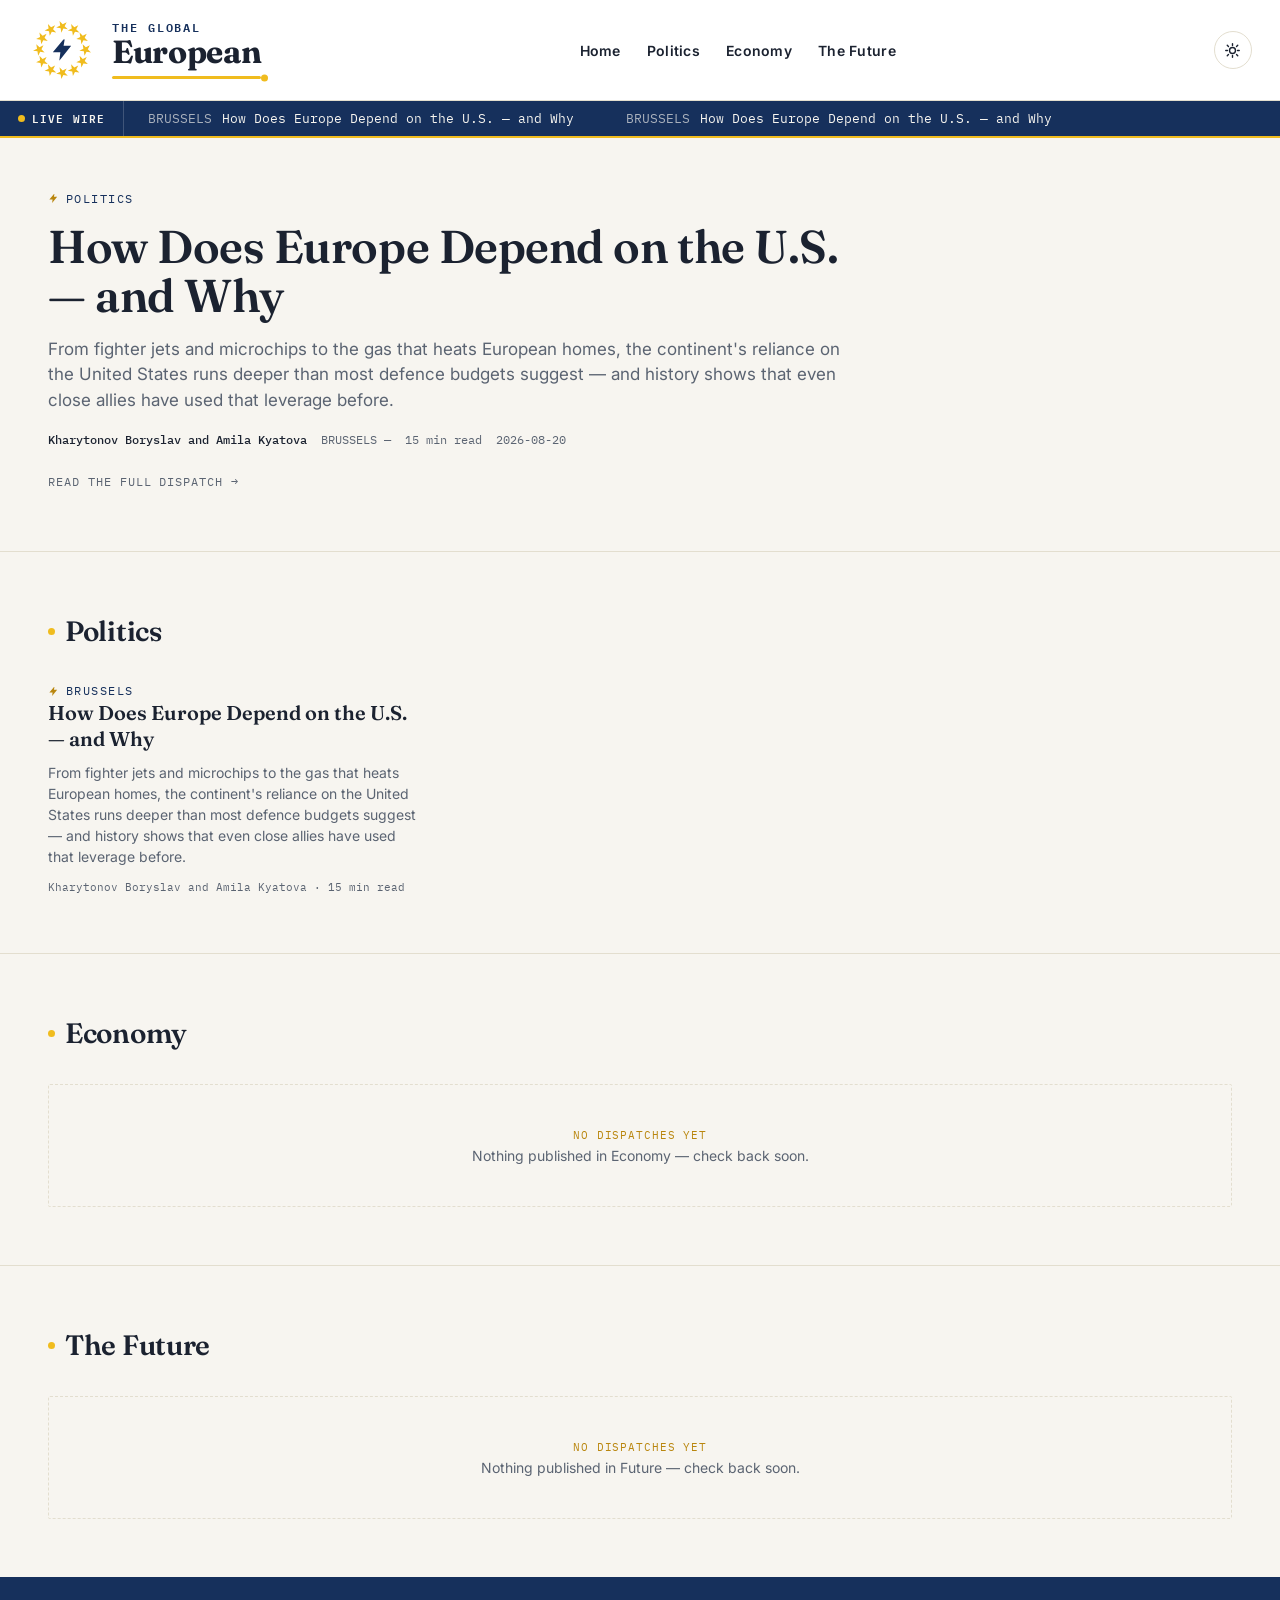
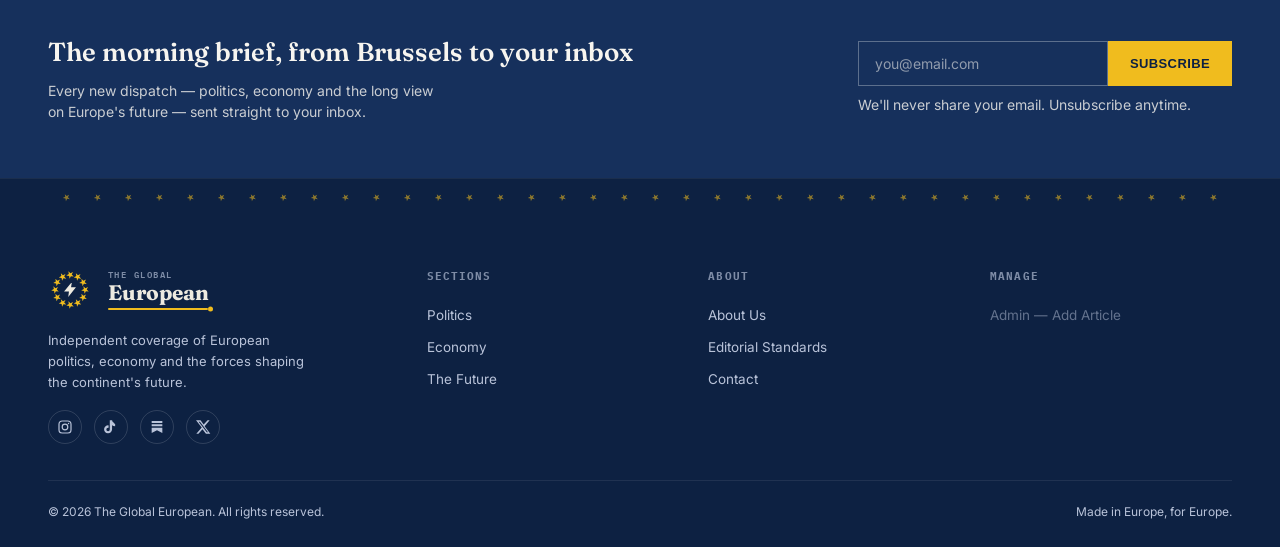
==== commit 3782214d: "Replace Substack redirect with a real Brevo subscription form The newsletter form now posts directly" ====
--- a/index.html
+++ b/index.html
@@ -70,14 +70,17 @@
   <div class="wrap newsletter-inner">
     <div>
       <h2>The morning brief, from Brussels to your inbox</h2>
-      <p>One dispatch a day. Politics, economy and the long view on Europe's future — no noise.</p>
+      <p>Every new dispatch — politics, economy and the long view on Europe's future — sent straight to your inbox.</p>
     </div>
     <div class="newsletter-form-wrap">
-      <form class="newsletter-form" novalidate onsubmit="return handleNewsletterSubmit(event)">
-        <input type="email" id="newsletterEmail" placeholder="you@email.com" required>
+      <form class="newsletter-form" novalidate onsubmit="return handleNewsletterSubmit(event)" method="POST" target="brevo-subscribe-frame" action="https://e69d258b.sibforms.com/serve/[base64]">
+        <input type="email" id="newsletterEmail" name="EMAIL" placeholder="you@email.com" required>
+        <input type="text" name="email_address_check" value="" style="position:absolute; left:-5000px;" tabindex="-1" autocomplete="off" aria-hidden="true">
+        <input type="hidden" name="locale" value="en">
         <button type="submit">Subscribe</button>
       </form>
-      <p class="newsletter-hint">Subscriptions are handled via our <a href="https://theglobaleuropean.substack.com" target="_blank" rel="noopener noreferrer">Substack</a>.</p>
+      <iframe name="brevo-subscribe-frame" style="display:none" title="Newsletter subscription"></iframe>
+      <p class="newsletter-hint">We'll never share your email. Unsubscribe anytime.</p>
       <p class="newsletter-error" id="newsletterError"></p>
     </div>
   </div>
@@ -137,22 +140,20 @@
   document.getElementById('logoFooter').innerHTML = LOGO_MARK_HTML;
 
   function handleNewsletterSubmit(e){
-    e.preventDefault();
     const form = e.target;
     const input = document.getElementById('newsletterEmail');
     const errorEl = document.getElementById('newsletterError');
     if(!input.checkValidity()){
+      e.preventDefault();
       errorEl.textContent = input.value.trim() ? 'Please enter a valid email address.' : 'Please enter your email address.';
       errorEl.classList.add('show');
       input.focus();
       return false;
     }
     errorEl.classList.remove('show');
-    const email = encodeURIComponent(input.value.trim());
-    window.open(`https://theglobaleuropean.substack.com/subscribe?email=${email}`, '_blank', 'noopener,noreferrer');
-    form.querySelector('button').textContent = 'Check Substack →';
+    form.querySelector('button').textContent = 'Check your inbox →';
     input.disabled = true;
-    return false;
+    return true;
   }
 
   function esc(s){ return (s||'').replace(/[&<>"']/g, c => ({'&':'&amp;','<':'&lt;','>':'&gt;','"':'&quot;',"'":'&#39;'}[c])); }
@@ -212,7 +213,7 @@
       grid.innerHTML = items.length ? items.map(renderCard).join('') : emptyStateFor(cat);
     });
     const track = document.getElementById('tickerTrack');
-    const items = articles.map(a => `<span class="ticker-item"><span class="t-time">${esc(a.dateline)}</span><span>${esc(a.title)}</span></span>`).join('');
+    const items = articles.map(a => `<a class="ticker-item" href="articles/${a.id}.html"><span class="t-time">${esc(a.dateline)}</span><span>${esc(a.title)}</span></a>`).join('');
     track.innerHTML = items ? (items + items) : `<span class="ticker-item">No dispatches yet — publish one from the admin page</span>`;
   })();
 </script>
--- a/styles.css
+++ b/styles.css
@@ -8,7 +8,7 @@
     --cream:#0D1B30; --paper:#122845; --ink:#EDEAE0; --slate:#A7B0C2; --line:#26395C;
   }
   *{box-sizing:border-box; margin:0; padding:0;}
-  html{scroll-behavior:smooth;}
+  html{scroll-behavior:smooth; background:var(--paper);}
   body{background:var(--cream); color:var(--ink); font-family:'Inter',sans-serif; line-height:1.5; transition:background .3s ease, color .3s ease;}
   a{color:inherit; text-decoration:none; cursor:pointer;}
   img{max-width:100%; display:block;}
@@ -56,8 +56,9 @@
   .ticker-track{position:absolute; top:0; left:0; display:flex; align-items:center; height:100%; gap:52px; padding-left:24px; white-space:nowrap; animation:scroll 38s linear infinite;}
   .ticker-bar:hover .ticker-track{animation-play-state:paused;}
   @keyframes scroll{from{transform:translateX(0);} to{transform:translateX(-50%);}}
-  .ticker-item{font-family:'IBM Plex Mono',monospace; font-size:12.5px; display:inline-flex; gap:10px; align-items:center;}
+  .ticker-item{font-family:'IBM Plex Mono',monospace; font-size:12.5px; display:inline-flex; gap:10px; align-items:center; cursor:pointer;}
   .ticker-item .t-time{opacity:.65;}
+  .ticker-item:hover{text-decoration:underline; text-decoration-color:var(--gold);}
   @media (prefers-reduced-motion: reduce){ .ticker-track{animation:none; position:static; padding:9px 18px;} .live-dot{animation:none;} }
 
   /* Hero */
@@ -102,6 +103,10 @@
   .empty-state span{font-family:'IBM Plex Mono',monospace; font-size:11px; color:var(--gold-deep); text-transform:uppercase; letter-spacing:.08em;}
 
   /* Article view */
+  .wrap-article{max-width:1040px; margin:0 auto; padding:0 28px; display:grid; grid-template-columns:1fr 220px; gap:56px; align-items:start;}
+  .article-content{min-width:0;}
+  .wrap-article.no-toc{grid-template-columns:1fr;}
+  .wrap-article.no-toc .article-toc{display:none;}
   .article-eyebrow{margin-top:40px;}
   .article-h1{font-family:'Fraunces',serif; font-weight:600; font-size:clamp(28px,4.2vw,44px); line-height:1.1; margin:14px 0 18px; letter-spacing:-.01em;}
   .article-dek{font-size:18px; color:var(--slate); margin-bottom:20px;}
@@ -109,8 +114,18 @@
   .article-body{font-size:17px; line-height:1.8; padding-bottom:70px;}
   .article-body p{margin-bottom:22px;}
   .article-body p:first-of-type::first-letter{font-family:'Fraunces',serif; font-size:60px; font-weight:600; float:left; line-height:.85; padding:6px 8px 0 0; color:var(--navy);}
+  .article-body h2{margin:48px 0 18px; font-family:'Fraunces',serif; font-weight:600; font-size:clamp(24px,3.6vw,32px); line-height:1.18; letter-spacing:-.01em;}
+  .article-body h2:first-child{margin-top:0;}
   .back-link{font-family:'IBM Plex Mono',monospace; font-size:12px; letter-spacing:.08em; text-transform:uppercase; color:var(--slate); display:inline-block; margin-top:32px;}
   .back-link:hover{color:var(--gold-deep);}
+
+  /* Article table of contents */
+  .article-toc{display:block; position:sticky; top:88px; border-left:2px solid var(--line); padding-left:20px; max-height:calc(100vh - 120px); overflow-y:auto;}
+  .article-toc h4{font-family:'IBM Plex Mono',monospace; font-size:11px; text-transform:uppercase; letter-spacing:.1em; color:var(--slate); margin-bottom:12px;}
+  .article-toc a{display:block; font-size:13.5px; line-height:1.45; color:var(--slate); padding:7px 0 7px 14px; margin-left:-16px; border-left:2px solid transparent; transition:border-color .15s ease, color .15s ease;}
+  .article-toc a:hover{color:var(--ink);}
+  .article-toc a.active{color:var(--ink); font-weight:600; border-left:2px solid var(--gold);}
+  @media (max-width:980px){ .wrap-article{grid-template-columns:1fr;} .article-toc{display:none;} }
 
   /* Contact page */
   .contact-grid{display:grid; grid-template-columns:1fr; max-width:360px; gap:24px; margin:12px 0 36px;}
